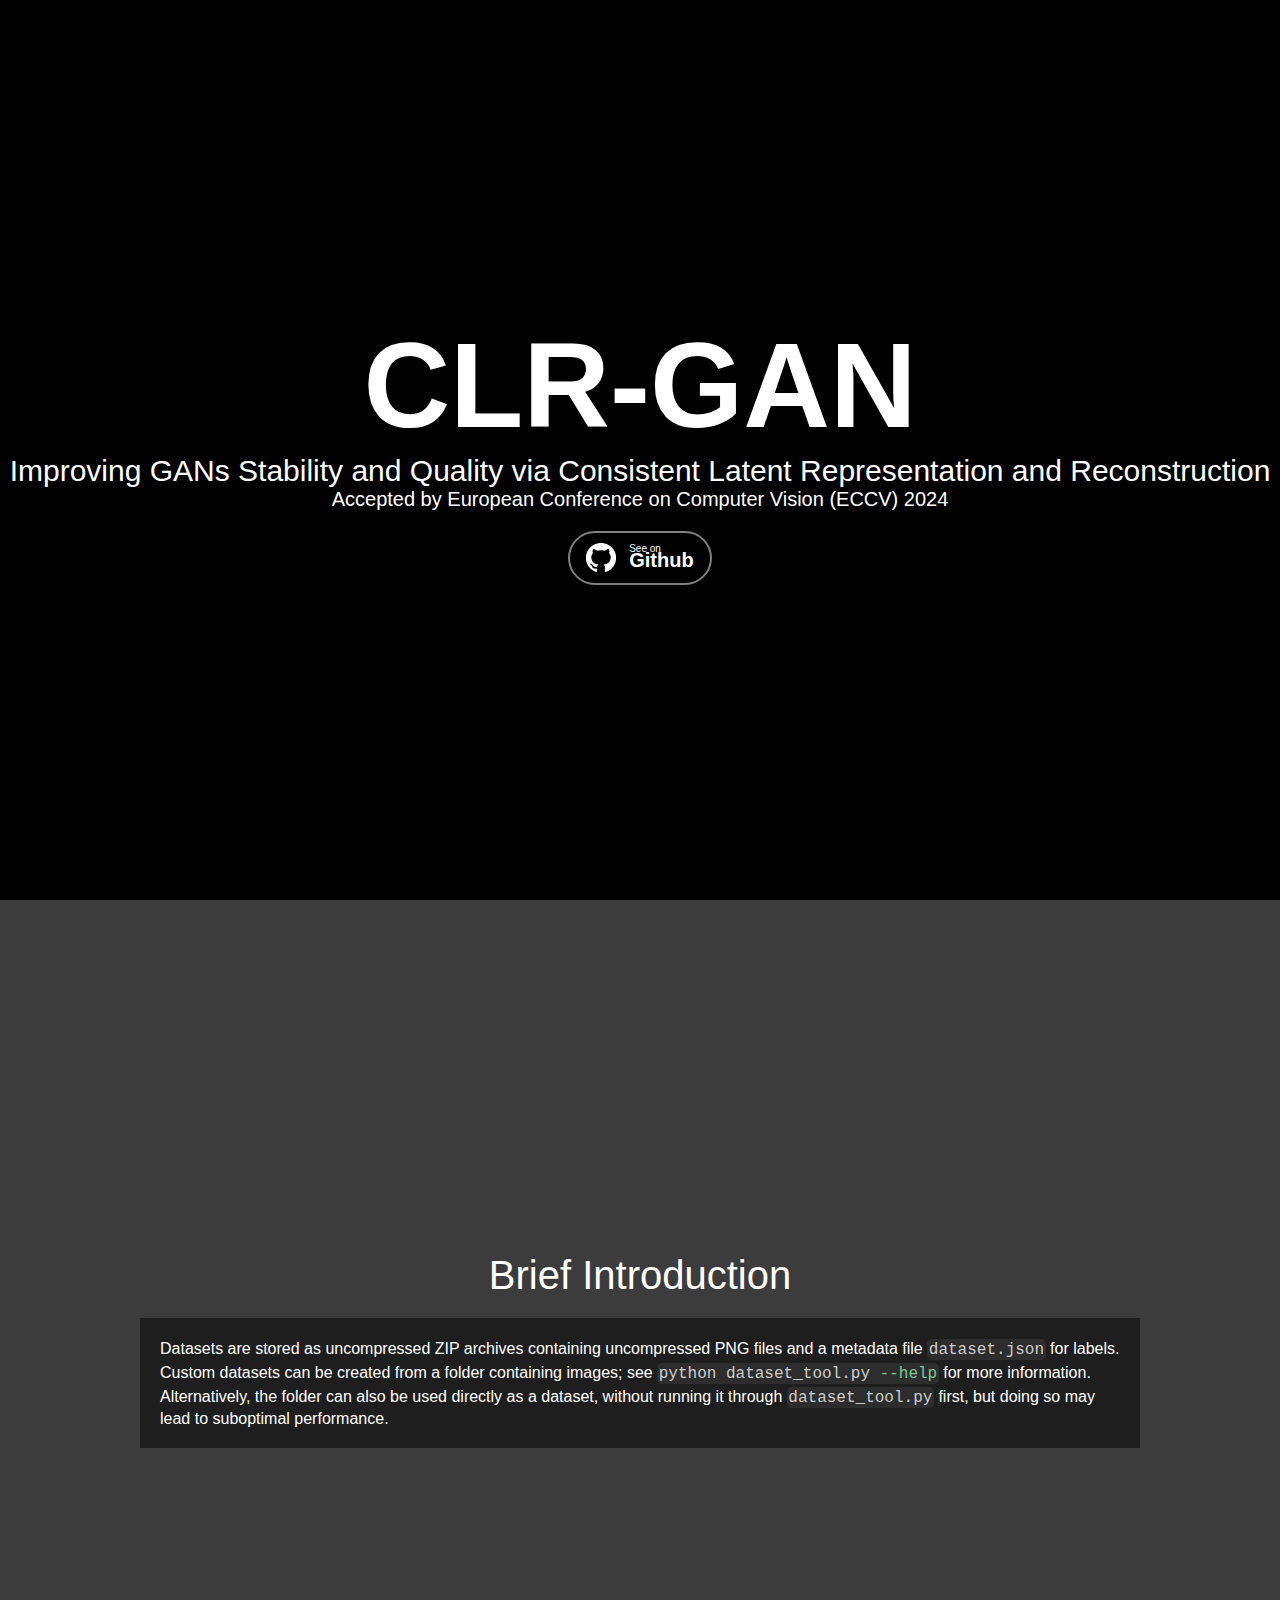
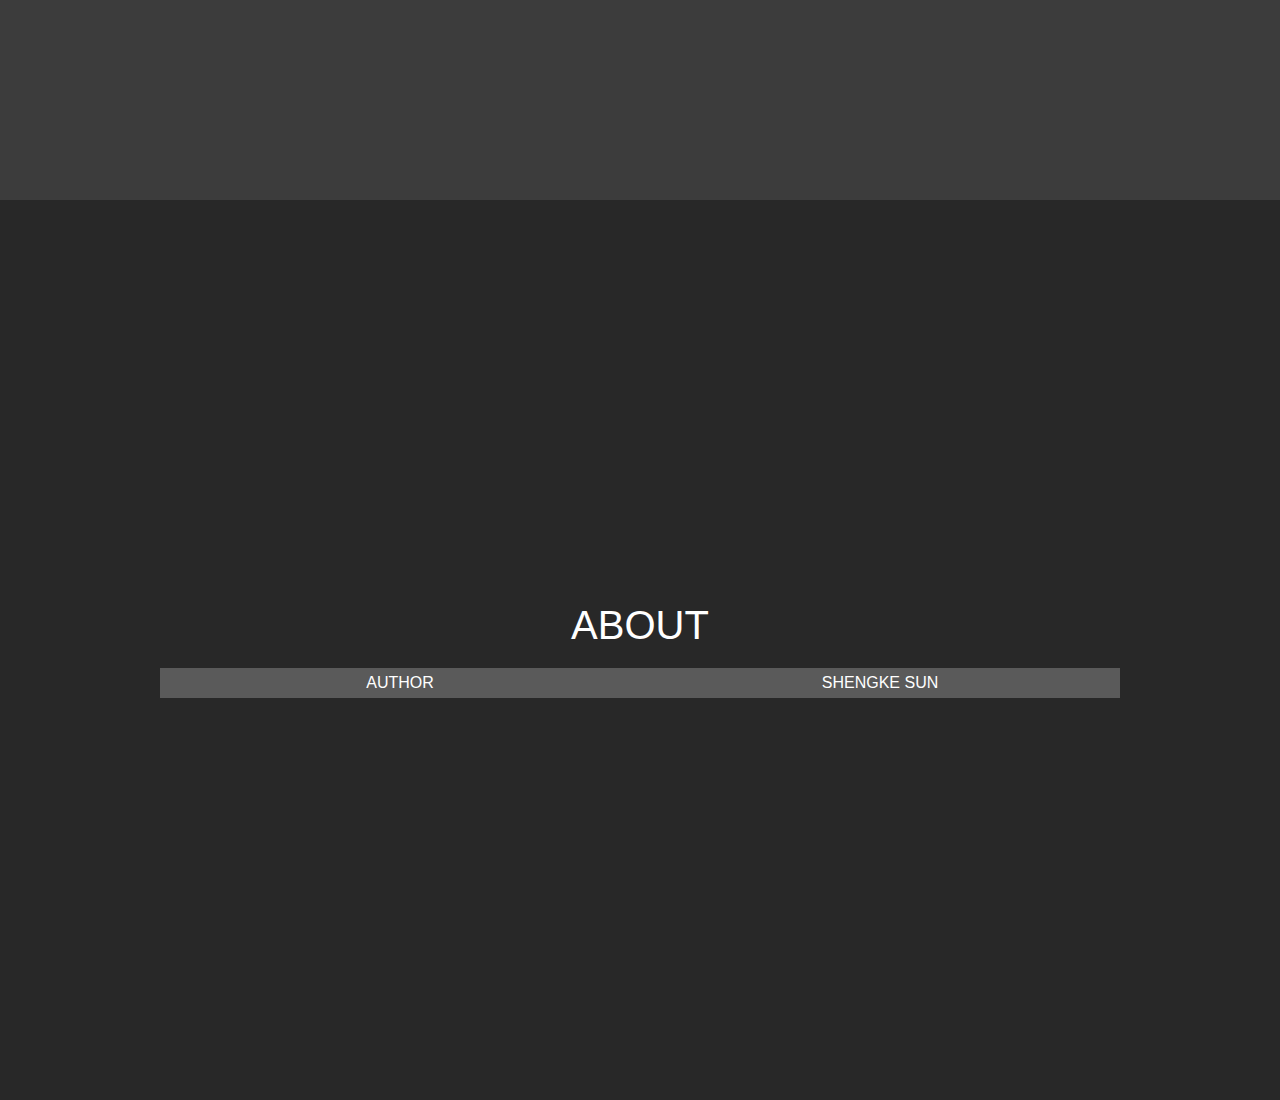
==== web/index.html @ 8784b94c "web page commit" ====
<!DOCTYPE html>
<html lang="en">
  <head>
    <meta charset="UTF-8" />
    <meta name="viewport" content="width=device-width">
    <link rel="stylesheet" type="text/css" href="./css/style.css">
    <link rel="stylesheet" type="text/css" href="./css/prism.css">
    <link rel="stylesheet" type="text/css" href="./iconfont/iconfont.css">
    <link href="https://fonts.loli.net/css2?family=Noto+Serif+SC&display=swap" rel="stylesheet">
    <title>CLR-GAN</title>
  </head>
  <body>
    <div class="c-pages">
        <div class="c-pg c-p1">
            <div class="c-p1-title">CLR-GAN</div>
            <div class="c-p1-abs">Improving GANs Stability and Quality via Consistent Latent Representation and Reconstruction</div>
            <div class="c-p1-acp">Accepted by European Conference on Computer Vision (ECCV) 2024</div>
            <div class="c-p1-btnbox">
                <a class="c-p1-gogh" href="https://github.com/Petecheco/CLR-GAN">
                    <div class="c-p1-gogh-l">
                        <img class="c-p1-gogh-l-img" src="./img/GitHub_Invertocat_Light.png" alt="github-icon">
                    </div>
                    <div class="c-p1-gogh-r">
                        <div class="c-p1-gogh-r-text">See on</div>
                        <div class="c-p1-gogh-r-text-b">Github</div>
                    </div>
                </a>
            </div>
        </div>
        <div class="c-pg c-p2">
            <div class="c-p2-title">Brief Introduction</div>
            <div class="c-p2-info">
                Datasets are stored as uncompressed ZIP archives containing uncompressed PNG files 
                and a metadata file <code class="language-shell">dataset.json</code> for labels. Custom datasets can be created from 
                a folder containing images; see <code class="language-shell">python dataset_tool.py --help</code> for more information. 
                Alternatively, the folder can also be used directly as a dataset, 
                without running it through <code class="language-shell">dataset_tool.py</code> first, but doing so may lead 
                to suboptimal performance.
            </div>
            
        </div>
        <div class="c-pg c-p3">
            <div class="c-p3-title">ABOUT</div>
            <div class="c-p3-ct-box">
                <div class="c-p3-ct-col">
                    <div class="c-p3-ct-row">AUTHOR</div>
                </div>
                <div class="c-p3-ct-col">
                    <div class="c-p3-ct-row">SHENGKE SUN</div>
                </div>
            </div>
        </div>
    </div>
  </body>
  <script src="./js/index.js"></script>
  <script src="./js/prism.js"></script>
  <script src="./iconfont/iconfont.js"></script>
</html>
---- web/css/style.css ----
body {
    margin: 0;
    padding: 0;
    color: white;
    background-color: black;
    overflow: hidden;
    font-family: -apple-system, BlinkMacSystemFont, "Segoe UI", "Noto Sans", Roboto, Oxygen, Cantarell, "Fira Sans", "Liberation Sans", "Droid Sans", Ubuntu, "Helvetica Neue", Helvetica, Arial, sans-serif, "Apple Color Emoji", "Segoe UI Emoji", "Segoe UI Symbol";
}

.c-pg {
    width: 100%;
    height: 100vh;
    display: flex;
    justify-content: center;
    align-items: center;
    flex-direction: column;
}

.c-p1 {
    background-image: url("../img/ColorBalls.gif");
    background-size: cover;
    background-color: rgb(0, 0, 0);
}

.c-p2 {
    background-color: rgb(60, 60, 60);
}

.c-p3 {
    background-color: rgb(40, 40, 40);
}

.c-p4 {
    background-color: rgb(25, 25, 25);
}

.c-p1-title {
    font-size: 120px;
    font-weight: bolder;
}

.c-p1-abs {
    font-size: 30px;
    font-weight: lighter;
}

.c-p1-acp {
    font-size: 20px;
    font-weight: lighter;
}

.c-p1-gogh {
    width: 120px;
    display: flex;
    padding: 10px;
    justify-content: space-around;
    align-items: center;
    border-radius: 100px;
    border: 2px solid gray;
    margin-top: 20px;
    cursor: pointer;
    transition-duration: 0.2s;
    background-color: black;
}

.c-p1-gogh:hover {
    box-shadow: rgba(255, 255, 255, 0.12) 0px 2px 4px 0px, rgba(255, 255, 255, 0.32) 0px 2px 16px 0px;
}

.c-p1-gogh:active {
    transform: scale(0.95);
}

.c-p1-gogh-l {
    pointer-events: none;
    height: 30px;
    width: 30px;
}

.c-p1-gogh-r {
    pointer-events: none;
}

.c-p1-gogh-l-img {
    object-fit: cover;
    width: 100%;
}

.c-p1-gogh-r-text {
    font-size: 10px;
    margin-bottom: -5px;
}

.c-p1-gogh-r-text-b {
    font-size: 20px;
    font-weight: bold;
}

a {
    text-decoration: none;
    color: white;
}

.c-p2-title {
    font-size: 40px;
}

.c-p3-title {
    font-size: 40px;
}

.c-p3-ct-box {
    min-width: 400px;
    max-width: 1200px;
    width: 75%;
    background-color: rgb(90, 90, 90);
    display: flex;
    justify-content: space-between;
    align-items: center;
    margin-top: 20px;
}

.c-p2-info {
    min-width: 400px;
    max-width: 1200px;
    width: 75%;
    background-color: rgb(30, 30, 30);
    padding: 20px;
    margin-top: 20px;
}

.c-p3-ct-col {
    width: 50%;
}

.c-p3-ct-row {
    height: 30px;
    display: flex;
    justify-content: center;
    align-items: center;
}

@media only screen and (max-width: 600px) {
    body {
        overflow: auto;
    }

    .c-p1-title {
        font-size: 40px;
    }

    .c-p1-abs {
        font-size: 16px;
        text-align: center;
    }

    .c-p1-acp {
        font-size: 12px;
        font-weight: lighter;
    }
}
---- web/css/prism.css ----
/* PrismJS 1.29.0
https://prismjs.com/download.html#themes=prism-tomorrow&languages=markup+css+clike+javascript+bash+python */
code[class*=language-],pre[class*=language-]{color:#ccc;background:0 0;font-family:Consolas,Monaco,'Andale Mono','Ubuntu Mono',monospace;font-size:1em;text-align:left;white-space:pre;word-spacing:normal;word-break:normal;word-wrap:normal;line-height:1.5;-moz-tab-size:4;-o-tab-size:4;tab-size:4;-webkit-hyphens:none;-moz-hyphens:none;-ms-hyphens:none;hyphens:none}pre[class*=language-]{padding:1em;margin:.5em 0;overflow:auto}:not(pre)>code[class*=language-],pre[class*=language-]{background:#2d2d2d}:not(pre)>code[class*=language-]{padding:.1em;border-radius:.3em;white-space:normal}.token.block-comment,.token.cdata,.token.comment,.token.doctype,.token.prolog{color:#999}.token.punctuation{color:#ccc}.token.attr-name,.token.deleted,.token.namespace,.token.tag{color:#e2777a}.token.function-name{color:#6196cc}.token.boolean,.token.function,.token.number{color:#f08d49}.token.class-name,.token.constant,.token.property,.token.symbol{color:#f8c555}.token.atrule,.token.builtin,.token.important,.token.keyword,.token.selector{color:#cc99cd}.token.attr-value,.token.char,.token.regex,.token.string,.token.variable{color:#7ec699}.token.entity,.token.operator,.token.url{color:#67cdcc}.token.bold,.token.important{font-weight:700}.token.italic{font-style:italic}.token.entity{cursor:help}.token.inserted{color:green}
---- web/iconfont/iconfont.css ----
@font-face {
  font-family: "iconfont"; /* Project id 4613273 */
  src: url('iconfont.woff2?t=1720418445874') format('woff2'),
       url('iconfont.woff?t=1720418445874') format('woff'),
       url('iconfont.ttf?t=1720418445874') format('truetype');
}

.iconfont {
  font-family: "iconfont" !important;
  font-size: 16px;
  font-style: normal;
  -webkit-font-smoothing: antialiased;
  -moz-osx-font-smoothing: grayscale;
}

.icon-kuaidiyuan:before {
  content: "\e724";
}

.icon-huodong_2:before {
  content: "\e824";
}

.icon-shezhi_2:before {
  content: "\e725";
}

.icon-jiameng_1:before {
  content: "\e825";
}

.icon-jingyin:before {
  content: "\e726";
}

.icon-jindian:before {
  content: "\e826";
}

.icon-lianjie:before {
  content: "\e727";
}

.icon-faxian:before {
  content: "\e827";
}

.icon-pinglun_3:before {
  content: "\e728";
}

.icon-chongzhijilu:before {
  content: "\e828";
}

.icon-gouwu:before {
  content: "\e729";
}

.icon-fenlei_4:before {
  content: "\e829";
}

.icon-naozhong1:before {
  content: "\e72a";
}

.icon-jiameng_2:before {
  content: "\e82a";
}

.icon-tianjia_2:before {
  content: "\e72b";
}

.icon-jiameng:before {
  content: "\e82b";
}

.icon-tixing:before {
  content: "\e72c";
}

.icon-jiezhen:before {
  content: "\e82c";
}

.icon-anquan:before {
  content: "\e72d";
}

.icon-shang2:before {
  content: "\e82d";
}

.icon-yiliao:before {
  content: "\e72e";
}

.icon-you2:before {
  content: "\e82e";
}

.icon-yingpin:before {
  content: "\e72f";
}

.icon-zuo2:before {
  content: "\e82f";
}

.icon-huopinxinxi:before {
  content: "\e730";
}

.icon-xia2:before {
  content: "\e830";
}

.icon-shanchuwenjian:before {
  content: "\e731";
}

.icon-dianzan2:before {
  content: "\e831";
}

.icon-gouwuche:before {
  content: "\e732";
}

.icon-dianzan21:before {
  content: "\e832";
}

.icon-youxi:before {
  content: "\e733";
}

.icon-gouxuan:before {
  content: "\e833";
}

.icon-bianji_5:before {
  content: "\e734";
}

.icon-fuwu3:before {
  content: "\e834";
}

.icon-baocun:before {
  content: "\e735";
}

.icon-fuwu2:before {
  content: "\e835";
}

.icon-tianjiawenjian:before {
  content: "\e736";
}

.icon-qiehuan:before {
  content: "\e836";
}

.icon-yaopin:before {
  content: "\e737";
}

.icon-tuandui2:before {
  content: "\e837";
}

.icon-riqi:before {
  content: "\e738";
}

.icon-wenzhen:before {
  content: "\e838";
}

.icon-butixing:before {
  content: "\e739";
}

.icon-hongbao3:before {
  content: "\e839";
}

.icon-dingdanliebiao:before {
  content: "\e73a";
}

.icon-gongyingshang:before {
  content: "\e83a";
}

.icon-xiangji:before {
  content: "\e73b";
}

.icon-fuwu4:before {
  content: "\e83b";
}

.icon-xuexiao:before {
  content: "\e73c";
}

.icon-gongsijieshao:before {
  content: "\e83c";
}

.icon-bianji_4:before {
  content: "\e73d";
}

.icon-tongzhiguanli:before {
  content: "\e83d";
}

.icon-boda:before {
  content: "\e73e";
}

.icon-xianshi:before {
  content: "\e83e";
}

.icon-gouwudai:before {
  content: "\e73f";
}

.icon-yincang:before {
  content: "\e83f";
}

.icon-zhuanfa_3:before {
  content: "\e740";
}

.icon-tianxie1:before {
  content: "\e840";
}

.icon-yinle:before {
  content: "\e741";
}

.icon-jingli:before {
  content: "\e841";
}

.icon-huodaofukuan:before {
  content: "\e742";
}

.icon-gouwuche3:before {
  content: "\e842";
}

.icon-shangpin:before {
  content: "\e743";
}

.icon-qiehuanyuyan:before {
  content: "\e843";
}

.icon-dianhua:before {
  content: "\e744";
}

.icon-fabu:before {
  content: "\e844";
}

.icon-dangqianweizhi:before {
  content: "\e745";
}

.icon-yaofang:before {
  content: "\e845";
}

.icon-shipin:before {
  content: "\e746";
}

.icon-shouye_8:before {
  content: "\e846";
}

.icon-yuyin:before {
  content: "\e747";
}

.icon-diancifa:before {
  content: "\e847";
}

.icon-wanchengdingdan:before {
  content: "\e748";
}

.icon-xiazai_3:before {
  content: "\e848";
}

.icon-guanbiyuyin:before {
  content: "\e749";
}

.icon-jilu_2:before {
  content: "\e849";
}

.icon-jifen:before {
  content: "\e74a";
}

.icon-yaodian:before {
  content: "\e84a";
}

.icon-wupin:before {
  content: "\e74b";
}

.icon-chongwu:before {
  content: "\e84b";
}

.icon-shequ:before {
  content: "\e74c";
}

.icon-shangpin_2:before {
  content: "\e84c";
}

.icon-gouwu_2:before {
  content: "\e74d";
}

.icon-shouye_7:before {
  content: "\e84d";
}

.icon-guanji:before {
  content: "\e74e";
}

.icon-gouwuche_3:before {
  content: "\e84e";
}

.icon-lianjie_2:before {
  content: "\e74f";
}

.icon-fenlei_5:before {
  content: "\e84f";
}

.icon-dayin_2:before {
  content: "\e750";
}

.icon-wode_4:before {
  content: "\e850";
}

.icon-lajitong:before {
  content: "\e751";
}

.icon-jiesuo:before {
  content: "\e851";
}

.icon-huowu:before {
  content: "\e752";
}

.icon-yuechi:before {
  content: "\e852";
}

.icon-dayin:before {
  content: "\e753";
}

.icon-gouwuche_2-fill:before {
  content: "\e853";
}

.icon-zhibo:before {
  content: "\e754";
}

.icon-shenhe:before {
  content: "\e854";
}

.icon-tianjiawendang:before {
  content: "\e755";
}

.icon-shenhe_2:before {
  content: "\e855";
}

.icon-shanchuwendang:before {
  content: "\e756";
}

.icon-bendiquan:before {
  content: "\e856";
}

.icon-tianjia_3:before {
  content: "\e757";
}

.icon-qushui:before {
  content: "\e857";
}

.icon-shanchu_2:before {
  content: "\e758";
}

.icon-xiaofei:before {
  content: "\e858";
}

.icon-shang:before {
  content: "\e759";
}

.icon-mubiao:before {
  content: "\e859";
}

.icon-fangda:before {
  content: "\e75a";
}

.icon-chuan:before {
  content: "\e85a";
}

.icon-suoxiao:before {
  content: "\e75b";
}

.icon-wode_5:before {
  content: "\e85b";
}

.icon-xia:before {
  content: "\e75c";
}

.icon-pintuan:before {
  content: "\e85c";
}

.icon-zuo:before {
  content: "\e75d";
}

.icon-gouwuche_5:before {
  content: "\e85d";
}

.icon-lianjie1:before {
  content: "\e75e";
}

.icon-shouye_9:before {
  content: "\e85e";
}

.icon-quanping:before {
  content: "\e75f";
}

.icon-dianpu_3:before {
  content: "\e85f";
}

.icon-you:before {
  content: "\e760";
}

.icon-jilu:before {
  content: "\e860";
}

.icon-shuaxin:before {
  content: "\e761";
}

.icon-jiankang:before {
  content: "\e861";
}

.icon-shuaxin_2:before {
  content: "\e762";
}

.icon-gailan:before {
  content: "\e862";
}

.icon-shuaxin_3:before {
  content: "\e763";
}

.icon-fankui_2:before {
  content: "\e863";
}

.icon-jiaoji:before {
  content: "\e764";
}

.icon-anquan_2:before {
  content: "\e864";
}

.icon-jiantou_2:before {
  content: "\e765";
}

.icon-anquan_3:before {
  content: "\e865";
}

.icon-zhongxinshouquan:before {
  content: "\e766";
}

.icon-zhibo_2:before {
  content: "\e866";
}

.icon-shangchuan:before {
  content: "\e767";
}

.icon-dingbu:before {
  content: "\e867";
}

.icon-xiazai:before {
  content: "\e768";
}

.icon-dibu:before {
  content: "\e868";
}

.icon-xiangxia:before {
  content: "\e769";
}

.icon-you_2:before {
  content: "\e869";
}

.icon-zhuanfa_4:before {
  content: "\e76a";
}

.icon-shang_2:before {
  content: "\e86a";
}

.icon-dianzan_2:before {
  content: "\e76b";
}

.icon-zuo_2:before {
  content: "\e86b";
}

.icon-xiazai_2:before {
  content: "\e76c";
}

.icon-xia_2:before {
  content: "\e86c";
}

.icon-dianpu_2:before {
  content: "\e76d";
}

.icon-fenlei_6:before {
  content: "\e86d";
}

.icon-xiangshang:before {
  content: "\e76e";
}

.icon-zhuanfa_5:before {
  content: "\e86e";
}

.icon-faming-2:before {
  content: "\e76f";
}

.icon-gongchang:before {
  content: "\e86f";
}

.icon-Wi-Fi:before {
  content: "\e770";
}

.icon-jianzhu_5:before {
  content: "\e870";
}

.icon-miaosha:before {
  content: "\e771";
}

.icon-jianzhu_4:before {
  content: "\e871";
}

.icon-huizhang:before {
  content: "\e772";
}

.icon-jianzhu_6:before {
  content: "\e872";
}

.icon-dianshi:before {
  content: "\e773";
}

.icon-jianzhu_3:before {
  content: "\e873";
}

.icon-huodong:before {
  content: "\e774";
}

.icon-jiaotang:before {
  content: "\e874";
}

.icon-shenfenzheng:before {
  content: "\e775";
}

.icon-jianzhu_2:before {
  content: "\e875";
}

.icon-remen:before {
  content: "\e776";
}

.icon-bowuguan:before {
  content: "\e876";
}

.icon-touyingyi:before {
  content: "\e777";
}

.icon-chengshi_2:before {
  content: "\e877";
}

.icon-miaobiao:before {
  content: "\e778";
}

.icon-chengshi_3:before {
  content: "\e878";
}

.icon-hongbao:before {
  content: "\e779";
}

.icon-yiyuan:before {
  content: "\e879";
}

.icon-wenzhang_2:before {
  content: "\e77a";
}

.icon-jianzhu:before {
  content: "\e87a";
}

.icon-miaobiao_2:before {
  content: "\e77b";
}

.icon-xuexiao_2:before {
  content: "\e87b";
}

.icon-qianbao_2:before {
  content: "\e77c";
}

.icon-chengshi:before {
  content: "\e87c";
}

.icon-dingshi:before {
  content: "\e77d";
}

.icon-yaodian_2:before {
  content: "\e87d";
}

.icon-fuzhi:before {
  content: "\e77e";
}

.icon-jinianbei:before {
  content: "\e87e";
}

.icon-lanya:before {
  content: "\e77f";
}

.icon-jinianbei_2:before {
  content: "\e87f";
}

.icon-caijian:before {
  content: "\e780";
}

.icon-dianti_4:before {
  content: "\e880";
}

.icon-songhuo:before {
  content: "\e781";
}

.icon-dianti_2:before {
  content: "\e881";
}

.icon-erweima_2:before {
  content: "\e782";
}

.icon-dianti_5:before {
  content: "\e882";
}

.icon-fenxiao:before {
  content: "\e783";
}

.icon-dianti_6:before {
  content: "\e883";
}

.icon-jiandao:before {
  content: "\e784";
}

.icon-dianti:before {
  content: "\e884";
}

.icon-shezhi_3:before {
  content: "\e785";
}

.icon-dianti_3:before {
  content: "\e885";
}

.icon-guanli:before {
  content: "\e786";
}

.icon-shafa:before {
  content: "\e886";
}

.icon-shouye_4:before {
  content: "\e787";
}

.icon-guizi:before {
  content: "\e887";
}

.icon-shuben_2:before {
  content: "\e788";
}

.icon-biangui:before {
  content: "\e888";
}

.icon-dianhua_2:before {
  content: "\e789";
}

.icon-bingxiang:before {
  content: "\e889";
}

.icon-huiyuan_2:before {
  content: "\e78a";
}

.icon-shuangrenchuang:before {
  content: "\e88a";
}

.icon-qifei:before {
  content: "\e78b";
}

.icon-danrenchuang:before {
  content: "\e88b";
}

.icon-shouye_5:before {
  content: "\e78c";
}

.icon-shuangrenchuang_2:before {
  content: "\e88c";
}

.icon-erweima:before {
  content: "\e78d";
}

.icon-danrenchuang_2:before {
  content: "\e88d";
}

.icon-daohang_2:before {
  content: "\e78e";
}

.icon-beizi:before {
  content: "\e88e";
}

.icon-weizhi_2:before {
  content: "\e78f";
}

.icon-chuanglian:before {
  content: "\e88f";
}

.icon-quanzi:before {
  content: "\e790";
}

.icon-chuanglian_2:before {
  content: "\e890";
}

.icon-qifei_2:before {
  content: "\e791";
}

.icon-chuanglian_3:before {
  content: "\e891";
}

.icon-jifen_2:before {
  content: "\e792";
}

.icon-taideng:before {
  content: "\e892";
}

.icon-feiji:before {
  content: "\e793";
}

.icon-taideng_2:before {
  content: "\e893";
}

.icon-zihangche:before {
  content: "\e794";
}

.icon-yijia:before {
  content: "\e894";
}

.icon-qiche1:before {
  content: "\e795";
}

.icon-liangyijia:before {
  content: "\e895";
}

.icon-zhaoche:before {
  content: "\e796";
}

.icon-QQ:before {
  content: "\e896";
}

.icon-gongshi:before {
  content: "\e797";
}

.icon-jisuanqi:before {
  content: "\e897";
}

.icon-lanqiu:before {
  content: "\e798";
}

.icon-jisuanqi_2:before {
  content: "\e898";
}

.icon-jiegou:before {
  content: "\e799";
}

.icon-jisuanqi_3:before {
  content: "\e899";
}

.icon-shouyi:before {
  content: "\e79a";
}

.icon-jisuanqi_4:before {
  content: "\e89a";
}

.icon-qiche_2:before {
  content: "\e79b";
}

.icon-xinpian:before {
  content: "\e89b";
}

.icon-shui:before {
  content: "\e79c";
}

.icon-yanfa:before {
  content: "\e89c";
}

.icon-shezhi_4:before {
  content: "\e79d";
}

.icon-yanjing-fang:before {
  content: "\e79e";
}

.icon-shuaka:before {
  content: "\e79f";
}

.icon-shoushi:before {
  content: "\e7a0";
}

.icon-wenzhang:before {
  content: "\e7a1";
}

.icon-jiayou:before {
  content: "\e7a2";
}

.icon-shoubiao:before {
  content: "\e7a3";
}

.icon-jiqi:before {
  content: "\e7a4";
}

.icon-shuju_2:before {
  content: "\e7a5";
}

.icon-qiandai:before {
  content: "\e7a6";
}

.icon-biaoqing:before {
  content: "\e7a7";
}

.icon-huati:before {
  content: "\e7a8";
}

.icon-jingji:before {
  content: "\e7a9";
}

.icon-yanjing-yuan:before {
  content: "\e7aa";
}

.icon-qushi:before {
  content: "\e7ab";
}

.icon-shangchuan_2:before {
  content: "\e7ac";
}

.icon-shoudiantong:before {
  content: "\e7ad";
}

.icon-kafei:before {
  content: "\e7ae";
}

.icon-canju:before {
  content: "\e7af";
}

.icon-shalou:before {
  content: "\e7b0";
}

.icon-canyin:before {
  content: "\e7b1";
}

.icon-huojian:before {
  content: "\e7b2";
}

.icon-shouyinji:before {
  content: "\e7b3";
}

.icon-guanjun:before {
  content: "\e7b4";
}

.icon-piaoliuping:before {
  content: "\e7b5";
}

.icon-yinle_2:before {
  content: "\e7b6";
}

.icon-mofa:before {
  content: "\e7b7";
}

.icon-wangye:before {
  content: "\e7b8";
}

.icon-xiaochengxu:before {
  content: "\e7b9";
}

.icon-jiangbei:before {
  content: "\e7ba";
}

.icon-maikefeng:before {
  content: "\e7bb";
}

.icon-shexiangtou:before {
  content: "\e7bc";
}

.icon-yue:before {
  content: "\e6bb";
}

.icon-weixin:before {
  content: "\e7bd";
}

.icon-wancheng:before {
  content: "\e6bc";
}

.icon-lanche:before {
  content: "\e7be";
}

.icon-shibai:before {
  content: "\e6bd";
}

.icon-ditie:before {
  content: "\e7bf";
}

.icon-bofang:before {
  content: "\e6be";
}

.icon-lieche:before {
  content: "\e7c0";
}

.icon-pinglun:before {
  content: "\e6bf";
}

.icon-gongjiao:before {
  content: "\e7c1";
}

.icon-huatong:before {
  content: "\e6c0";
}

.icon-guanguangche:before {
  content: "\e7c2";
}

.icon-dianzan:before {
  content: "\e6c1";
}

.icon-zihangche_2:before {
  content: "\e7c3";
}

.icon-fuli:before {
  content: "\e6c2";
}

.icon-che:before {
  content: "\e7c4";
}

.icon-jiudian:before {
  content: "\e6c3";
}

.icon-huoche:before {
  content: "\e7c5";
}

.icon-tupian:before {
  content: "\e6c5";
}

.icon-kuaiting:before {
  content: "\e7c6";
}

.icon-dingwei:before {
  content: "\e6c6";
}

.icon-qiche_3:before {
  content: "\e7c7";
}

.icon-vip:before {
  content: "\e6c8";
}

.icon-motuoche:before {
  content: "\e7c8";
}

.icon-yunduan:before {
  content: "\e6c9";
}

.icon-xiaoche:before {
  content: "\e7c9";
}

.icon-naozhong:before {
  content: "\e6ca";
}

.icon-huojian_2:before {
  content: "\e7ca";
}

.icon-jiaoliu:before {
  content: "\e6cb";
}

.icon-lunchuan:before {
  content: "\e7cb";
}

.icon-shouru:before {
  content: "\e6cc";
}

.icon-feiji_2:before {
  content: "\e7cc";
}

.icon-zhichu:before {
  content: "\e6cd";
}

.icon-wajueji:before {
  content: "\e7cd";
}

.icon-shijian:before {
  content: "\e6ce";
}

.icon-malu:before {
  content: "\e7ce";
}

.icon-paizhao:before {
  content: "\e6cf";
}

.icon-zhishengji:before {
  content: "\e7cf";
}

.icon-qiche:before {
  content: "\e6d0";
}

.icon-fanchuan:before {
  content: "\e7d0";
}

.icon-shuipiao:before {
  content: "\e6d1";
}

.icon-honglvdeng:before {
  content: "\e7d1";
}

.icon-dingyue:before {
  content: "\e6d2";
}

.icon-xinhao:before {
  content: "\e7d2";
}

.icon-kefu_2:before {
  content: "\e6d3";
}

.icon-biaoqing_3:before {
  content: "\e7d3";
}

.icon-tuichudenglu:before {
  content: "\e6d4";
}

.icon-jinzhi:before {
  content: "\e7d4";
}

.icon-pinglun_2:before {
  content: "\e6d5";
}

.icon-biaoqing_2:before {
  content: "\e7d5";
}

.icon-qianbao:before {
  content: "\e6d6";
}

.icon-shuben_3:before {
  content: "\e7d6";
}

.icon-sousuo_2:before {
  content: "\e6d7";
}

.icon-zhiwu:before {
  content: "\e7d7";
}

.icon-kanjia:before {
  content: "\e6d8";
}

.icon-tongzhuangshui:before {
  content: "\e7d8";
}

.icon-jiaojuan:before {
  content: "\e6d9";
}

.icon-quanzi_2:before {
  content: "\e7d9";
}

.icon-kefu:before {
  content: "\e6da";
}

.icon-zhibiao:before {
  content: "\e7da";
}

.icon-bianji_2:before {
  content: "\e6db";
}

.icon-xingqiu:before {
  content: "\e7db";
}

.icon-bianji:before {
  content: "\e6dc";
}

.icon-shuju_3:before {
  content: "\e7dc";
}

.icon-wancheng_2:before {
  content: "\e6dd";
}

.icon-xiangji_2:before {
  content: "\e7dd";
}

.icon-wode:before {
  content: "\e6de";
}

.icon-biji:before {
  content: "\e7de";
}

.icon-biaoqian:before {
  content: "\e6df";
}

.icon-qianbi:before {
  content: "\e7df";
}

.icon-fuwu:before {
  content: "\e6e0";
}

.icon-weixiu_2:before {
  content: "\e7e0";
}

.icon-zhanghao:before {
  content: "\e6e1";
}

.icon-fuzhuang:before {
  content: "\e7e1";
}

.icon-youhuiquan:before {
  content: "\e6e2";
}

.icon-jiqiren:before {
  content: "\e7e2";
}

.icon-dingdan:before {
  content: "\e6e3";
}

.icon-kapianxingshi:before {
  content: "\e7e3";
}

.icon-sousuo:before {
  content: "\e6e4";
}

.icon-shuqian:before {
  content: "\e7e4";
}

.icon-fankui:before {
  content: "\e6e5";
}

.icon-shandian_2:before {
  content: "\e7e5";
}

.icon-wancheng_3:before {
  content: "\e6e6";
}

.icon-jiankong:before {
  content: "\e7e6";
}

.icon-shoucang:before {
  content: "\e6e7";
}

.icon-nv:before {
  content: "\e7e7";
}

.icon-wancheng1:before {
  content: "\e6e8";
}

.icon-nan:before {
  content: "\e7e8";
}

.icon-mima:before {
  content: "\e6e9";
}

.icon-jingbao:before {
  content: "\e7e9";
}

.icon-tianjia:before {
  content: "\e6ea";
}

.icon-wendu:before {
  content: "\e7ea";
}

.icon-chongzhi:before {
  content: "\e6eb";
}

.icon-yinger:before {
  content: "\e7eb";
}

.icon-bangzhu:before {
  content: "\e6ec";
}

.icon-tangguo:before {
  content: "\e7ec";
}

.icon-shibai1:before {
  content: "\e6ed";
}

.icon-shuye:before {
  content: "\e7ed";
}

.icon-tishi:before {
  content: "\e6ee";
}

.icon-zuanshi:before {
  content: "\e7ee";
}

.icon-shanchu:before {
  content: "\e6ef";
}

.icon-wendu_2:before {
  content: "\e7ef";
}

.icon-dengpao:before {
  content: "\e6f0";
}

.icon-shandian:before {
  content: "\e7f0";
}

.icon-bianji_3:before {
  content: "\e6f1";
}

.icon-shuben:before {
  content: "\e7f1";
}

.icon-youhuiquan_2:before {
  content: "\e6f2";
}

.icon-shixian:before {
  content: "\e7f2";
}

.icon-faming:before {
  content: "\e6f3";
}

.icon-shuju2:before {
  content: "\e7f3";
}

.icon-tongji:before {
  content: "\e6f4";
}

.icon-huangguan:before {
  content: "\e7f4";
}

.icon-jiudian_2:before {
  content: "\e6f5";
}

.icon-meishu:before {
  content: "\e7f5";
}

.icon-fenlei:before {
  content: "\e6f6";
}

.icon-gengduo2:before {
  content: "\e7f6";
}

.icon-tuandui:before {
  content: "\e6f7";
}

.icon-yaoqingren2:before {
  content: "\e7f7";
}

.icon-wenjian:before {
  content: "\e6f8";
}

.icon-yaoqingren:before {
  content: "\e7f8";
}

.icon-weixiu:before {
  content: "\e6f9";
}

.icon-tuandui4:before {
  content: "\e7f9";
}

.icon-ziyuan:before {
  content: "\e6fa";
}

.icon-tuandui3:before {
  content: "\e7fa";
}

.icon-shouye:before {
  content: "\e6fb";
}

.icon-wancheng2:before {
  content: "\e7fb";
}

.icon-wenjian_2:before {
  content: "\e6fc";
}

.icon-yushou:before {
  content: "\e7fc";
}

.icon-shezhi:before {
  content: "\e6fd";
}

.icon-shouhuo:before {
  content: "\e7fd";
}

.icon-zhuanfa:before {
  content: "\e6fe";
}

.icon-weixuanzhong2:before {
  content: "\e7fe";
}

.icon-youjian:before {
  content: "\e6ff";
}

.icon-xuanzhong2:before {
  content: "\e7ff";
}

.icon-dingwei1:before {
  content: "\e700";
}

.icon-jian:before {
  content: "\e800";
}

.icon-yinhangka:before {
  content: "\e701";
}

.icon-dui:before {
  content: "\e801";
}

.icon-shouye_3:before {
  content: "\e702";
}

.icon-gengduo:before {
  content: "\e802";
}

.icon-shoucang_2:before {
  content: "\e703";
}

.icon-cuo:before {
  content: "\e803";
}

.icon-shouye_2:before {
  content: "\e704";
}

.icon-gengduo1:before {
  content: "\e804";
}

.icon-geren:before {
  content: "\e705";
}

.icon-menpiao:before {
  content: "\e805";
}

.icon-zhuanfa_2:before {
  content: "\e706";
}

.icon-liebiaoxingshi:before {
  content: "\e806";
}

.icon-weizhi:before {
  content: "\e707";
}

.icon-jia:before {
  content: "\e807";
}

.icon-dianpu:before {
  content: "\e708";
}

.icon-weixuanzhong:before {
  content: "\e808";
}

.icon-saoma:before {
  content: "\e709";
}

.icon-xuanzhong:before {
  content: "\e809";
}

.icon-fenlei_3:before {
  content: "\e70a";
}

.icon-bianqian:before {
  content: "\e80a";
}

.icon-tianjiahaoyou:before {
  content: "\e70b";
}

.icon-gongyi:before {
  content: "\e80b";
}

.icon-fenxiang:before {
  content: "\e70c";
}

.icon-erweima3:before {
  content: "\e80c";
}

.icon-liulan:before {
  content: "\e70d";
}

.icon-erweima2:before {
  content: "\e80d";
}

.icon-bukejian:before {
  content: "\e70e";
}

.icon-shalou3:before {
  content: "\e80e";
}

.icon-wendang:before {
  content: "\e70f";
}

.icon-shalou2:before {
  content: "\e80f";
}

.icon-saoma_2:before {
  content: "\e710";
}

.icon-qingchu2:before {
  content: "\e810";
}

.icon-fenlei_2:before {
  content: "\e711";
}

.icon-buganxingqu:before {
  content: "\e811";
}

.icon-dingyue_2:before {
  content: "\e712";
}

.icon-bianji6:before {
  content: "\e812";
}

.icon-shuju:before {
  content: "\e713";
}

.icon-wenjian3:before {
  content: "\e813";
}

.icon-ziyuan_2:before {
  content: "\e714";
}

.icon-fapiao2:before {
  content: "\e814";
}

.icon-dingyue_3:before {
  content: "\e715";
}

.icon-jiayou2:before {
  content: "\e815";
}

.icon-huiyuan:before {
  content: "\e716";
}

.icon-zhi:before {
  content: "\e816";
}

.icon-tianxie:before {
  content: "\e717";
}

.icon-geren3:before {
  content: "\e817";
}

.icon-gonggao:before {
  content: "\e718";
}

.icon-geren2:before {
  content: "\e818";
}

.icon-wancheng_4:before {
  content: "\e719";
}

.icon-lajitong2:before {
  content: "\e819";
}

.icon-daka:before {
  content: "\e71a";
}

.icon-shebei:before {
  content: "\e81a";
}

.icon-wode_2:before {
  content: "\e71b";
}

.icon-fapiao:before {
  content: "\e81b";
}

.icon-shaixuan_2:before {
  content: "\e71c";
}

.icon-jiandu:before {
  content: "\e81c";
}

.icon-daohang:before {
  content: "\e71d";
}

.icon-falvsusong:before {
  content: "\e81d";
}

.icon-shaixuan:before {
  content: "\e71e";
}

.icon-geren4:before {
  content: "\e81e";
}

.icon-xiaoshou:before {
  content: "\e71f";
}

.icon-falvsusong2:before {
  content: "\e81f";
}

.icon-qingchu:before {
  content: "\e720";
}

.icon-jubao2:before {
  content: "\e820";
}

.icon-rili:before {
  content: "\e721";
}

.icon-jubao:before {
  content: "\e821";
}

.icon-fanhui:before {
  content: "\e722";
}

.icon-huodong_1:before {
  content: "\e822";
}

.icon-tuandui_2:before {
  content: "\e723";
}

.icon-yaopin_1:before {
  content: "\e823";
}
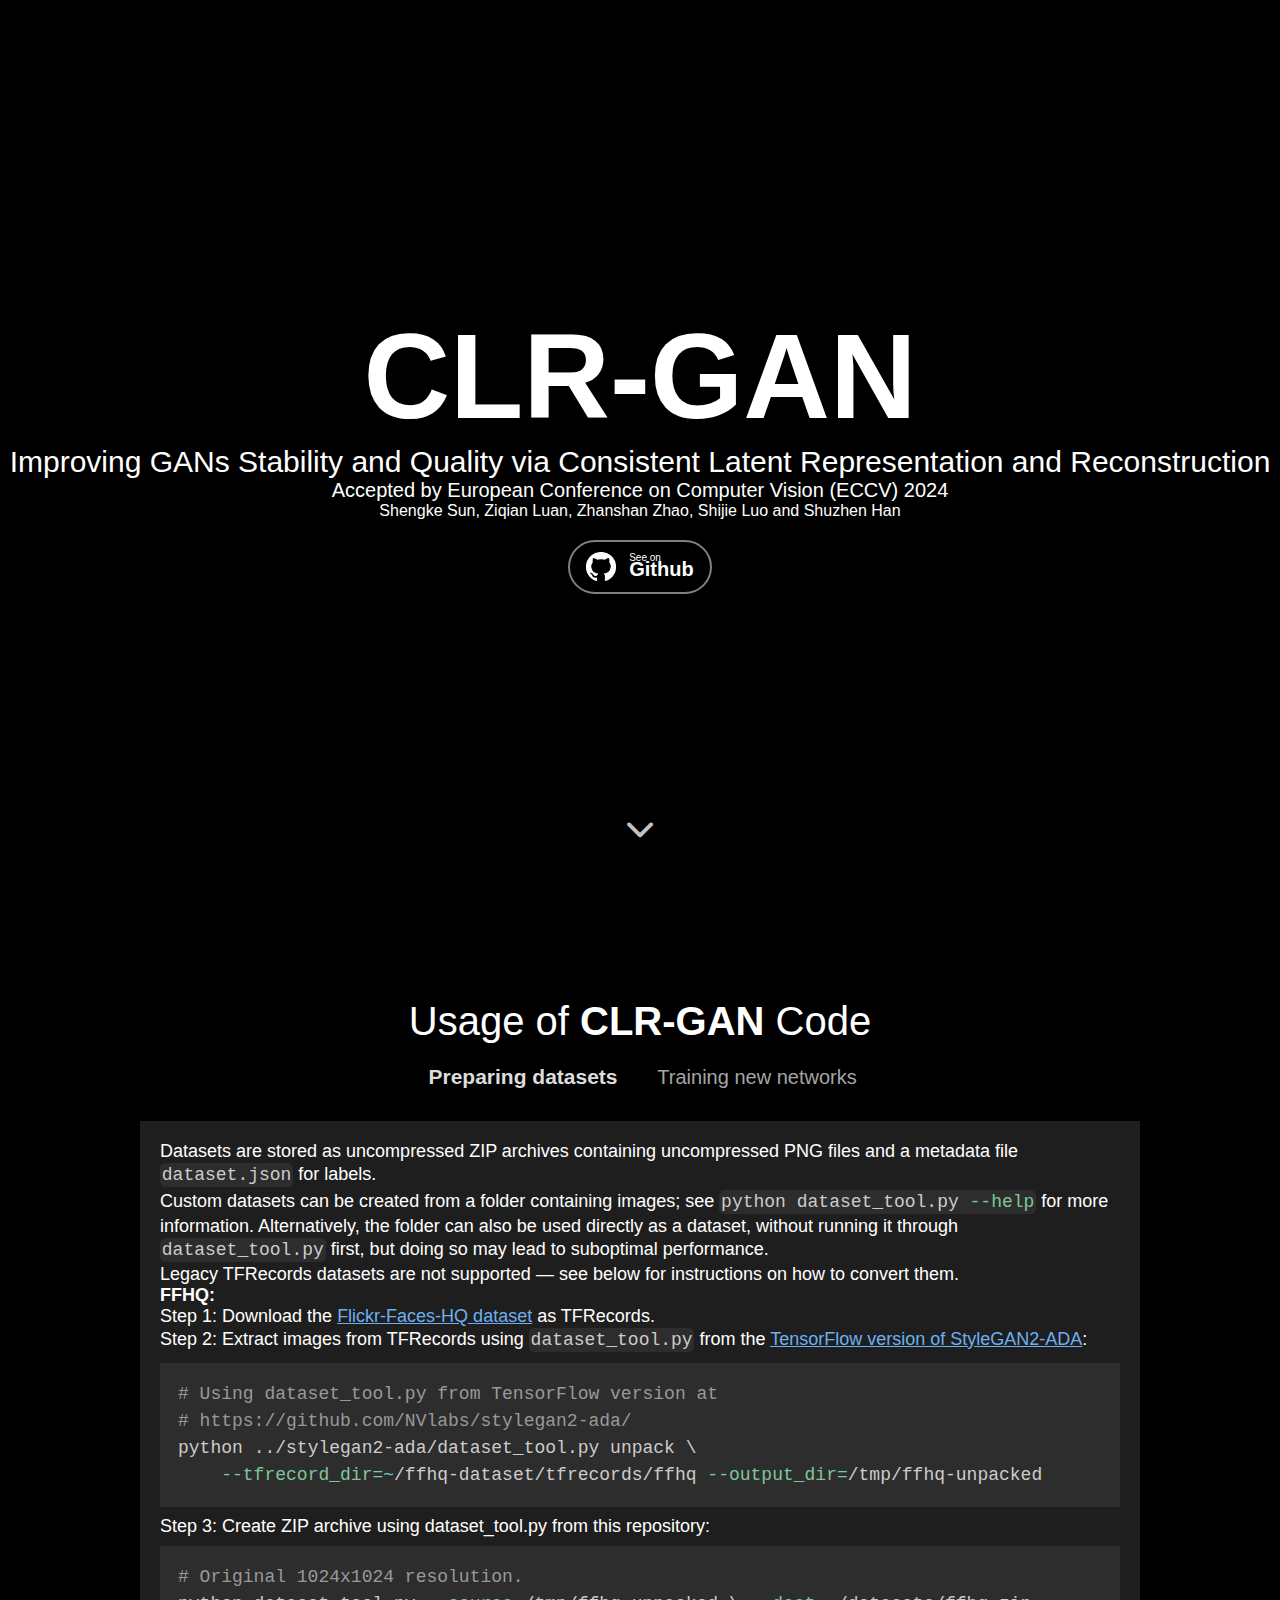
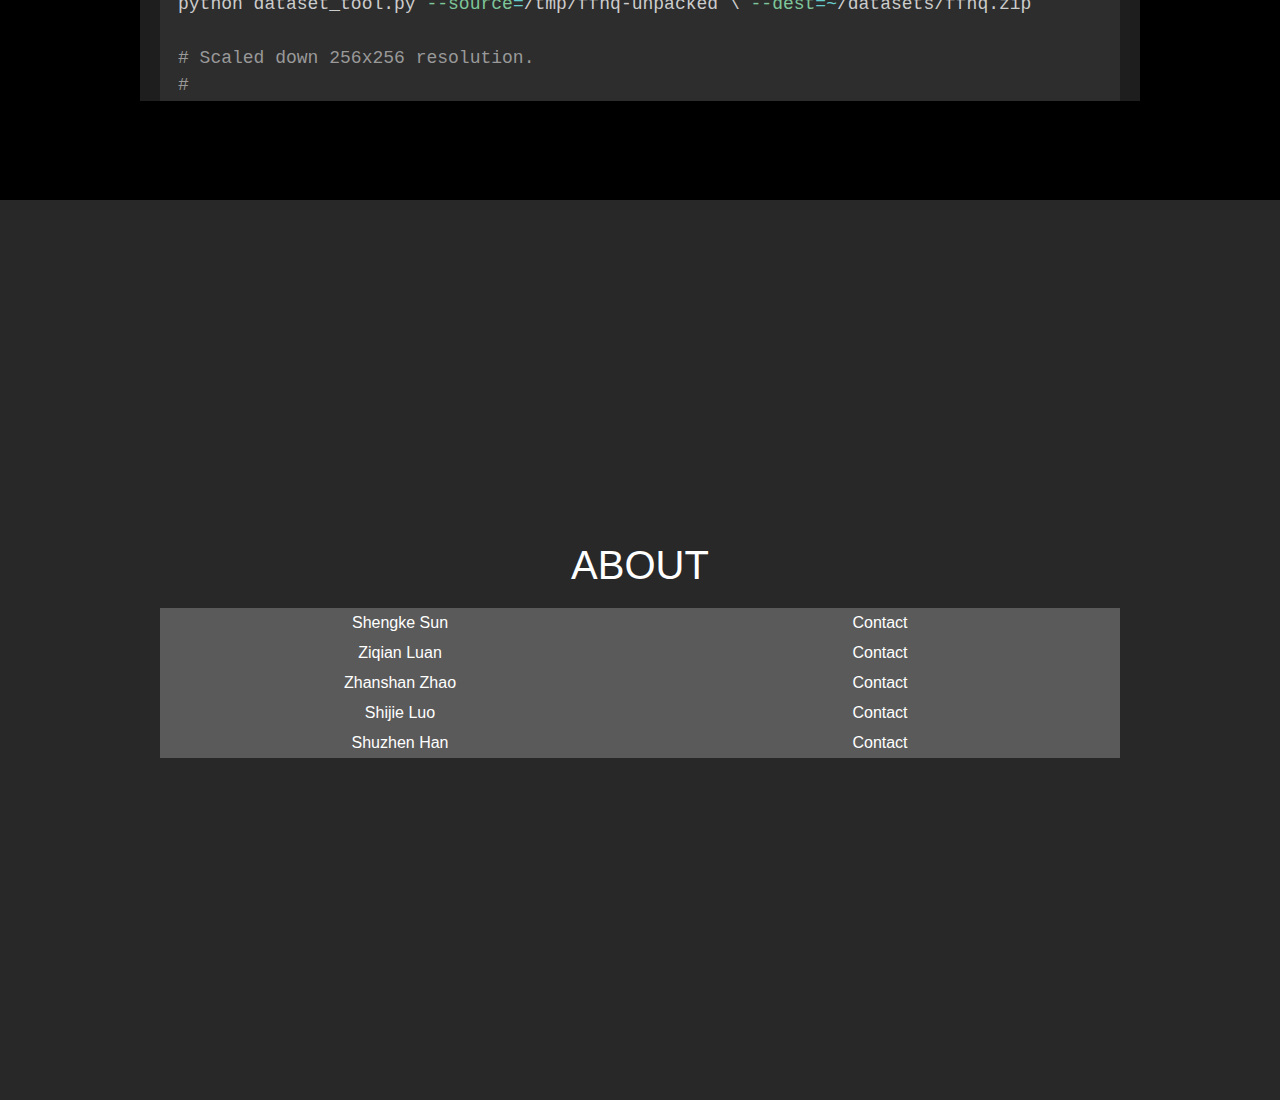
==== commit a824a9e2: "Web V2" ====
--- a/web/index.html
+++ b/web/index.html
@@ -5,8 +5,8 @@
     <meta name="viewport" content="width=device-width">
     <link rel="stylesheet" type="text/css" href="./css/style.css">
     <link rel="stylesheet" type="text/css" href="./css/prism.css">
+    <link rel="stylesheet" type="text/css" href="./css/prism-toolbar.min.css">
     <link rel="stylesheet" type="text/css" href="./iconfont/iconfont.css">
-    <link href="https://fonts.loli.net/css2?family=Noto+Serif+SC&display=swap" rel="stylesheet">
     <title>CLR-GAN</title>
   </head>
   <body>
@@ -15,6 +15,7 @@
             <div class="c-p1-title">CLR-GAN</div>
             <div class="c-p1-abs">Improving GANs Stability and Quality via Consistent Latent Representation and Reconstruction</div>
             <div class="c-p1-acp">Accepted by European Conference on Computer Vision (ECCV) 2024</div>
+            <div class="c-p1-aur">Shengke Sun, Ziqian Luan, Zhanshan Zhao, Shijie Luo and Shuzhen Han</div>
             <div class="c-p1-btnbox">
                 <a class="c-p1-gogh" href="https://github.com/Petecheco/CLR-GAN">
                     <div class="c-p1-gogh-l">
@@ -26,16 +27,118 @@
                     </div>
                 </a>
             </div>
+            <div class="c-p1-scroll">
+                <text class="iconfont c-p1-scroll-arrow">&#xe830;</text>
+            </div>
         </div>
         <div class="c-pg c-p2">
-            <div class="c-p2-title">Brief Introduction</div>
-            <div class="c-p2-info">
+            <div class="c-p2-title">Usage of <span class="strong">CLR-GAN</span> Code</div>
+            <div class="c-p2-choose-box">
+                <div id="c0" class="c-p2-choose-item-choosed">Preparing datasets</div>
+                <div id="c1" class="c-p2-choose-item">Training new networks</div>
+            </div>
+            <div id="cp1" class="c-p2-info">
                 Datasets are stored as uncompressed ZIP archives containing uncompressed PNG files 
-                and a metadata file <code class="language-shell">dataset.json</code> for labels. Custom datasets can be created from 
-                a folder containing images; see <code class="language-shell">python dataset_tool.py --help</code> for more information. 
+                and a metadata file <code class="language-shell">dataset.json</code> for labels. <br>
+                Custom datasets can be created from a folder containing images; 
+                see <code class="language-shell">python dataset_tool.py --help</code> for more information. 
                 Alternatively, the folder can also be used directly as a dataset, 
                 without running it through <code class="language-shell">dataset_tool.py</code> first, but doing so may lead 
-                to suboptimal performance.
+                to suboptimal performance. <br>
+                Legacy TFRecords datasets are not supported — see below for instructions on how to convert them.<br>
+                <span class="strong">FFHQ:</span><br>
+                Step 1: Download the <a class="link" href="https://github.com/NVlabs/ffhq-dataset">Flickr-Faces-HQ dataset</a> as TFRecords. <br>
+                Step 2: Extract images from TFRecords using <code class="language-shell">dataset_tool.py</code> from the <a class="link" href="https://github.com/NVlabs/stylegan2-ada/">TensorFlow version of StyleGAN2-ADA</a>: <br>
+<pre>
+<code class="language-shell toolbar" data-prismjs-copy="Copy Code"># Using dataset_tool.py from TensorFlow version at
+# https://github.com/NVlabs/stylegan2-ada/
+python ../stylegan2-ada/dataset_tool.py unpack \
+    --tfrecord_dir=~/ffhq-dataset/tfrecords/ffhq --output_dir=/tmp/ffhq-unpacked</code>
+</pre>
+                Step 3: Create ZIP archive using dataset_tool.py from this repository:
+<pre>
+<code class="language-shell toolbar" data-prismjs-copy="Copy Code"># Original 1024x1024 resolution.
+python dataset_tool.py --source=/tmp/ffhq-unpacked \ --dest=~/datasets/ffhq.zip
+
+# Scaled down 256x256 resolution.
+#
+# Note: --resize-filter=box is required to reproduce FID scores shown in the
+# paper.  If you don't need to match exactly, it's better to leave this out
+# and default to Lanczos.  See https://github.com/NVlabs/stylegan2-ada-pytorch/issues/283#issuecomment-1731217782
+python dataset_tool.py --source=/tmp/ffhq-unpacked --dest=~/datasets/ffhq256x256.zip \ 
+    --width=256 --height=256 --resize-filter=box</code>
+</pre>
+                <span class="strong">AFHQ:</span> Download the AFHQ dataset and create ZIP archive:<br>
+<pre>
+<code class="language-shell toolbar" data-prismjs-copy="Copy Code">python dataset_tool.py --source=~/downloads/afhq/train/cat --dest=~/datasets/afhqcat.zip
+python dataset_tool.py --source=~/downloads/afhq/train/dog --dest=~/datasets/afhqdog.zip
+python dataset_tool.py --source=~/downloads/afhq/train/wild --dest=~/datasets/afhqwild.zip</code>
+</pre>
+                <span class="strong">LSUN:</span> Download the desired categories from the LSUN project page and convert to ZIP archive:<br>
+<pre>
+<code class="language-shell toolbar" data-prismjs-copy="Copy Code">python dataset_tool.py --source=~/downloads/lsun/raw/cat_lmdb --dest=~/datasets/lsuncat200k.zip \
+    --transform=center-crop --width=256 --height=256 --max_images=200000
+
+python dataset_tool.py --source=~/downloads/lsun/raw/car_lmdb --dest=~/datasets/lsuncar200k.zip \
+    --transform=center-crop-wide --width=512 --height=384 --max_images=200000</code>
+</pre>
+            </div>
+            <div id="c-p2" class="c-p2-info" style="opacity: 0; max-height: 0px; margin: 0px; padding: 0px;">
+                In its most basic form, training new networks boils down to:
+<pre>
+<code class="language-shell toolbar" data-prismjs-copy="Copy Code">python train.py --outdir=~/training-runs --data=~/mydataset.zip --gpus=1 --dry-run
+python train.py --outdir=~/training-runs --data=~/mydataset.zip --gpus=1</code>
+</pre>
+                The first command is optional; it validates the arguments, prints out the training configuration, and exits. 
+                The second command kicks off the actual training. <br>
+                In this example, the results are saved to a newly created directory <code class="language-shell">~/training-runs/&lt;ID&gt;-mydataset-auto1</code>
+                , controlled by <code class="language-shell">--outdir</code>. The training exports network pickles (<code class="language-shell">network-snapshot-&lt;INT&gt;.pkl</code>) 
+                and example images (<code class="language-shell">fakes&lt;INT&gt;.png</code>) at regular intervals 
+                (controlled by <code class="language-shell">--snap</code>). For each pickle, it also evaluates FID (controlled by <code class="language-shell">--metrics</code>) 
+                and logs the resulting scores in <code class="language-shell">metric-fid50k_full.jsonl</code> (as well as TFEvents if TensorBoard is installed).<br>
+                The name of the output directory reflects the training configuration. For example, <code class="language-shell">00000-mydataset-auto1</code> 
+                indicates that the base configuration was <code class="language-shell">auto1</code>, 
+                meaning that the hyperparameters were selected automatically for training on one GPU. 
+                The base configuration is controlled by <code class="language-shell">--cfg</code>:
+            
+                <table class="c-table">
+                    <thead>
+                      <tr>
+                        <th>Base config</th>
+                        <th>Description</th>
+                      </tr>
+                    </thead>
+                    <tbody>
+                      <tr>
+                        <td><code class="language-shell">auto</code> (default)</td>
+                        <td>Automatically select reasonable defaults based on resolution and GPU count. 
+                            Serves as a good starting point for new datasets but does not necessarily lead to optimal results.</td>
+                      </tr>
+                      <tr>
+                        <td><code class="language-shell">paper256</code></td>
+                        <td>Reproduce results for FFHQ and LSUN Church at 256x256 using 1, 2, 4, or 8 GPUs.</td>
+                      </tr>
+                      <tr>
+                        <td><code class="language-shell">paper512</code></td>
+                        <td>Reproduce results for AFHQ-Cat at 512x512 using 1, 2, 4, or 8 GPUs.</td>
+                      </tr>
+                    </tbody>
+                  </table>
+
+                The training configuration can be further customized with additional command line options:<br>
+                <ul>
+                <li><code class="language-shell">--aug=noaug</code> disables ADA.</li>
+                <li><code class="language-shell">--cond=1</code> enables class-conditional training (requires a dataset with labels).</li>
+                <li><code class="language-shell">--mirror=1</code> amplifies the dataset with x-flips. Often beneficial, even with ADA.</li>
+                <li><code class="language-shell">--resume=ffhq1024 --snap=10</code> performs transfer learning from FFHQ trained at 1024x1024.</li>
+                <li><code class="language-shell">--resume=~/training-runs/&lt;NAME&gt;/network-snapshot-&lt;INT&gt;.pkl</code> resumes a previous training run.</li>
+                <li><code class="language-shell">--gamma=10</code> overrides R1 gamma. We recommend trying a couple of different values for each new dataset.</li>
+                <li><code class="language-shell">--aug=ada --target=0.7</code> adjusts ADA target value (default: 0.6).</li>
+                <li><code class="language-shell">--augpipe=blit</code> enables pixel blitting but disables all other augmentations.</li>
+                <li><code class="language-shell">--augpipe=bgcfnc</code> enables all available augmentations (blit, geom, color, filter, noise, cutout).</li>
+                </ul>
+                Please refer to <a class="link" href="https://github.com/Petecheco/CLR-GAN/blob/main/docs/train-help.txt"><code class="language-shell">python train.py --help</code></a> 
+                for the full list.
             </div>
             
         </div>
@@ -43,10 +146,18 @@
             <div class="c-p3-title">ABOUT</div>
             <div class="c-p3-ct-box">
                 <div class="c-p3-ct-col">
-                    <div class="c-p3-ct-row">AUTHOR</div>
+                    <div class="c-p3-ct-row">Shengke Sun</div>
+                    <div class="c-p3-ct-row">Ziqian Luan</div>
+                    <div class="c-p3-ct-row">Zhanshan Zhao</div>
+                    <div class="c-p3-ct-row">Shijie Luo</div>
+                    <div class="c-p3-ct-row">Shuzhen Han</div>
                 </div>
                 <div class="c-p3-ct-col">
-                    <div class="c-p3-ct-row">SHENGKE SUN</div>
+                    <div class="c-p3-ct-row">Contact</div>
+                    <div class="c-p3-ct-row">Contact</div>
+                    <div class="c-p3-ct-row">Contact</div>
+                    <div class="c-p3-ct-row">Contact</div>
+                    <div class="c-p3-ct-row">Contact</div>
                 </div>
             </div>
         </div>
@@ -54,5 +165,7 @@
   </body>
   <script src="./js/index.js"></script>
   <script src="./js/prism.js"></script>
+  <script src="./js/prism-toolbar.min.js"></script>
+  <script src="./js/prism-copy-to-clipboard.min.js"></script>
   <script src="./iconfont/iconfont.js"></script>
 </html>--- a/web/css/style.css
+++ b/web/css/style.css
@@ -2,9 +2,15 @@
     margin: 0;
     padding: 0;
     color: white;
-    background-color: black;
+    background-color: #000000;
+    background-image: url("data:image/svg+xml,%3Csvg xmlns='http://www.w3.org/2000/svg' width='100' height='100' viewBox='0 0 100 100'%3E%3Cg fill-rule='evenodd'%3E%3Cg fill='%23909090' fill-opacity='0.42'%3E%3Cpath opacity='.5' d='M96 [base64] 0v-9h-9v9h9zm-10 0v-9h-9v9h9zm-10 0v-9h-9v9h9zm-10 0v-9h-9v9h9zm-10 0v-9h-9v9h9zm-10 0v-9h-9v9h9zm-10 0v-9h-9v9h9zm-10 0v-9h-9v9h9zm-9-10h9v-9h-9v9zm10 0h9v-9h-9v9zm10 0h9v-9h-9v9zm10 0h9v-9h-9v9zm10 0h9v-9h-9v9zm10 0h9v-9h-9v9zm10 0h9v-9h-9v9zm10 0h9v-9h-9v9zm9-10v-9h-9v9h9zm-10 0v-9h-9v9h9zm-10 0v-9h-9v9h9zm-10 0v-9h-9v9h9zm-10 0v-9h-9v9h9zm-10 0v-9h-9v9h9zm-10 0v-9h-9v9h9zm-10 0v-9h-9v9h9zm-9-10h9v-9h-9v9zm10 0h9v-9h-9v9zm10 0h9v-9h-9v9zm10 0h9v-9h-9v9zm10 0h9v-9h-9v9zm10 0h9v-9h-9v9zm10 0h9v-9h-9v9zm10 0h9v-9h-9v9zm9-10v-9h-9v9h9zm-10 0v-9h-9v9h9zm-10 0v-9h-9v9h9zm-10 0v-9h-9v9h9zm-10 0v-9h-9v9h9zm-10 0v-9h-9v9h9zm-10 0v-9h-9v9h9zm-10 0v-9h-9v9h9zm-9-10h9v-9h-9v9zm10 0h9v-9h-9v9zm10 0h9v-9h-9v9zm10 0h9v-9h-9v9zm10 0h9v-9h-9v9zm10 0h9v-9h-9v9zm10 0h9v-9h-9v9zm10 0h9v-9h-9v9zm9-10v-9h-9v9h9zm-10 0v-9h-9v9h9zm-10 0v-9h-9v9h9zm-10 0v-9h-9v9h9zm-10 0v-9h-9v9h9zm-10 0v-9h-9v9h9zm-10 0v-9h-9v9h9zm-10 0v-9h-9v9h9zm-9-10h9v-9h-9v9zm10 0h9v-9h-9v9zm10 0h9v-9h-9v9zm10 0h9v-9h-9v9zm10 0h9v-9h-9v9zm10 0h9v-9h-9v9zm10 0h9v-9h-9v9zm10 0h9v-9h-9v9z'/%3E%3Cpath d='M6 5V0H5v5H0v1h5v94h1V6h94V5H6z'/%3E%3C/g%3E%3C/g%3E%3C/svg%3E");
+    background-attachment: fixed;
     overflow: hidden;
     font-family: -apple-system, BlinkMacSystemFont, "Segoe UI", "Noto Sans", Roboto, Oxygen, Cantarell, "Fira Sans", "Liberation Sans", "Droid Sans", Ubuntu, "Helvetica Neue", Helvetica, Arial, sans-serif, "Apple Color Emoji", "Segoe UI Emoji", "Segoe UI Symbol";
+}
+
+.strong {
+    font-weight: bolder;
 }
 
 .c-pg {
@@ -23,7 +29,7 @@
 }
 
 .c-p2 {
-    background-color: rgb(60, 60, 60);
+    background-color: transparent;
 }
 
 .c-p3 {
@@ -37,16 +43,25 @@
 .c-p1-title {
     font-size: 120px;
     font-weight: bolder;
+    text-align: center;
 }
 
 .c-p1-abs {
     font-size: 30px;
     font-weight: lighter;
+    text-align: center;
 }
 
 .c-p1-acp {
     font-size: 20px;
     font-weight: lighter;
+    text-align: center;
+}
+
+.c-p1-aur {
+    font-size: 16px;
+    font-weight: lighter;
+    text-align: center;
 }
 
 .c-p1-gogh {
@@ -103,6 +118,7 @@
 
 .c-p2-title {
     font-size: 40px;
+    margin-bottom: 10px;
 }
 
 .c-p3-title {
@@ -121,12 +137,13 @@
 }
 
 .c-p2-info {
-    min-width: 400px;
+    min-width: 300px;
     max-width: 1200px;
     width: 75%;
     background-color: rgb(30, 30, 30);
     padding: 20px;
     margin-top: 20px;
+    font-size: 18px;
 }
 
 .c-p3-ct-col {
@@ -138,6 +155,105 @@
     display: flex;
     justify-content: center;
     align-items: center;
+}
+
+.c-p2-choose-box {
+    display: flex;
+    align-items: center;
+    justify-content: center;
+}
+
+.c-p2-choose-item {
+    width: 220px;
+    text-align: center;
+    font-size: 20px;
+    padding-top: 5px;
+    padding-bottom: 5px;
+    border-radius: 100px;
+    border: 2px solid transparent;
+    margin: 5px;
+    cursor: pointer;
+    transition: border 0s, transform 0.4s, color 0.2s, font-weight 0.2s;
+    color: rgb(165, 165, 165);
+}
+
+.c-p2-choose-item:hover {
+    border: 2px solid rgb(205, 205, 205);
+    transform: scale(1.05);
+    color: rgb(205, 205, 205);
+}
+
+.c-p2-choose-item:active {
+    transform: scale(1.0);
+}
+
+.c-p2-choose-item-choosed {
+    width: 220px;
+    text-align: center;
+    font-size: 20px;
+    padding-top: 5px;
+    padding-bottom: 5px;
+    border-radius: 100px;
+    border: 2px solid transparent;
+    margin: 5px;
+    cursor: pointer;
+    transition: border 0s, transform 0.4s, color 0.2s, font-weight 0.2s;
+    color: rgb(220, 220, 220);
+    transform: scale(1.05);
+    font-weight: 600;
+}
+
+.c-p2-choose-item-choosed:hover {
+    border: 2px solid rgb(205, 205, 205);
+}
+
+.link {
+    text-decoration: underline;
+    color: #6eaff0;
+    cursor: pointer;
+}
+
+.c-p2-info {
+    max-height: 60vh;
+    overflow: auto;
+    transition-duration: 0.4s;
+}
+
+.c-table {
+    width: 100%;
+    text-align: left;
+    background-color: #2d2d2d;
+    box-sizing: border-box;
+    padding: 10px;
+    margin-top: 10px;
+    margin-bottom: 10px;
+}
+
+@keyframes arrowNoti {
+    25% {
+        transform: translateX(-50%) translateY(0px);
+    }
+    50% {
+        transform: translateX(-50%) translateY(10px);
+    }
+    75% {
+        transform: translateX(-50%) translateY(0px);
+    }
+}
+
+.c-p1-scroll {
+    animation: arrowNoti 1s infinite;
+    position: absolute;
+    left: 50%;
+    bottom: 50px;
+    width: 50px;
+    text-align: center;
+    transform: translateX(-50%);
+}
+
+.c-p1-scroll-arrow {
+    font-size: 40px !important;
+    color: #c2c2c2;
 }
 
 @media only screen and (max-width: 600px) {
@@ -154,8 +270,33 @@
         text-align: center;
     }
 
+    .c-p1-aur {
+        font-size: 12px;
+    }
+
     .c-p1-acp {
         font-size: 12px;
         font-weight: lighter;
     }
+
+    .c-p2-title {
+        font-size: 30px;
+        margin-bottom: 10px;
+    }
+
+    .c-p2-choose-item-choosed, .c-p2-choose-item {
+        font-size: 14px;
+        width: 150px;
+    }
+
+    .c-p2-info {
+        font-size: 14px;
+    }
+    
+}
+
+@media (pointer: coarse) {
+    body {
+        overflow: auto;
+    }
 }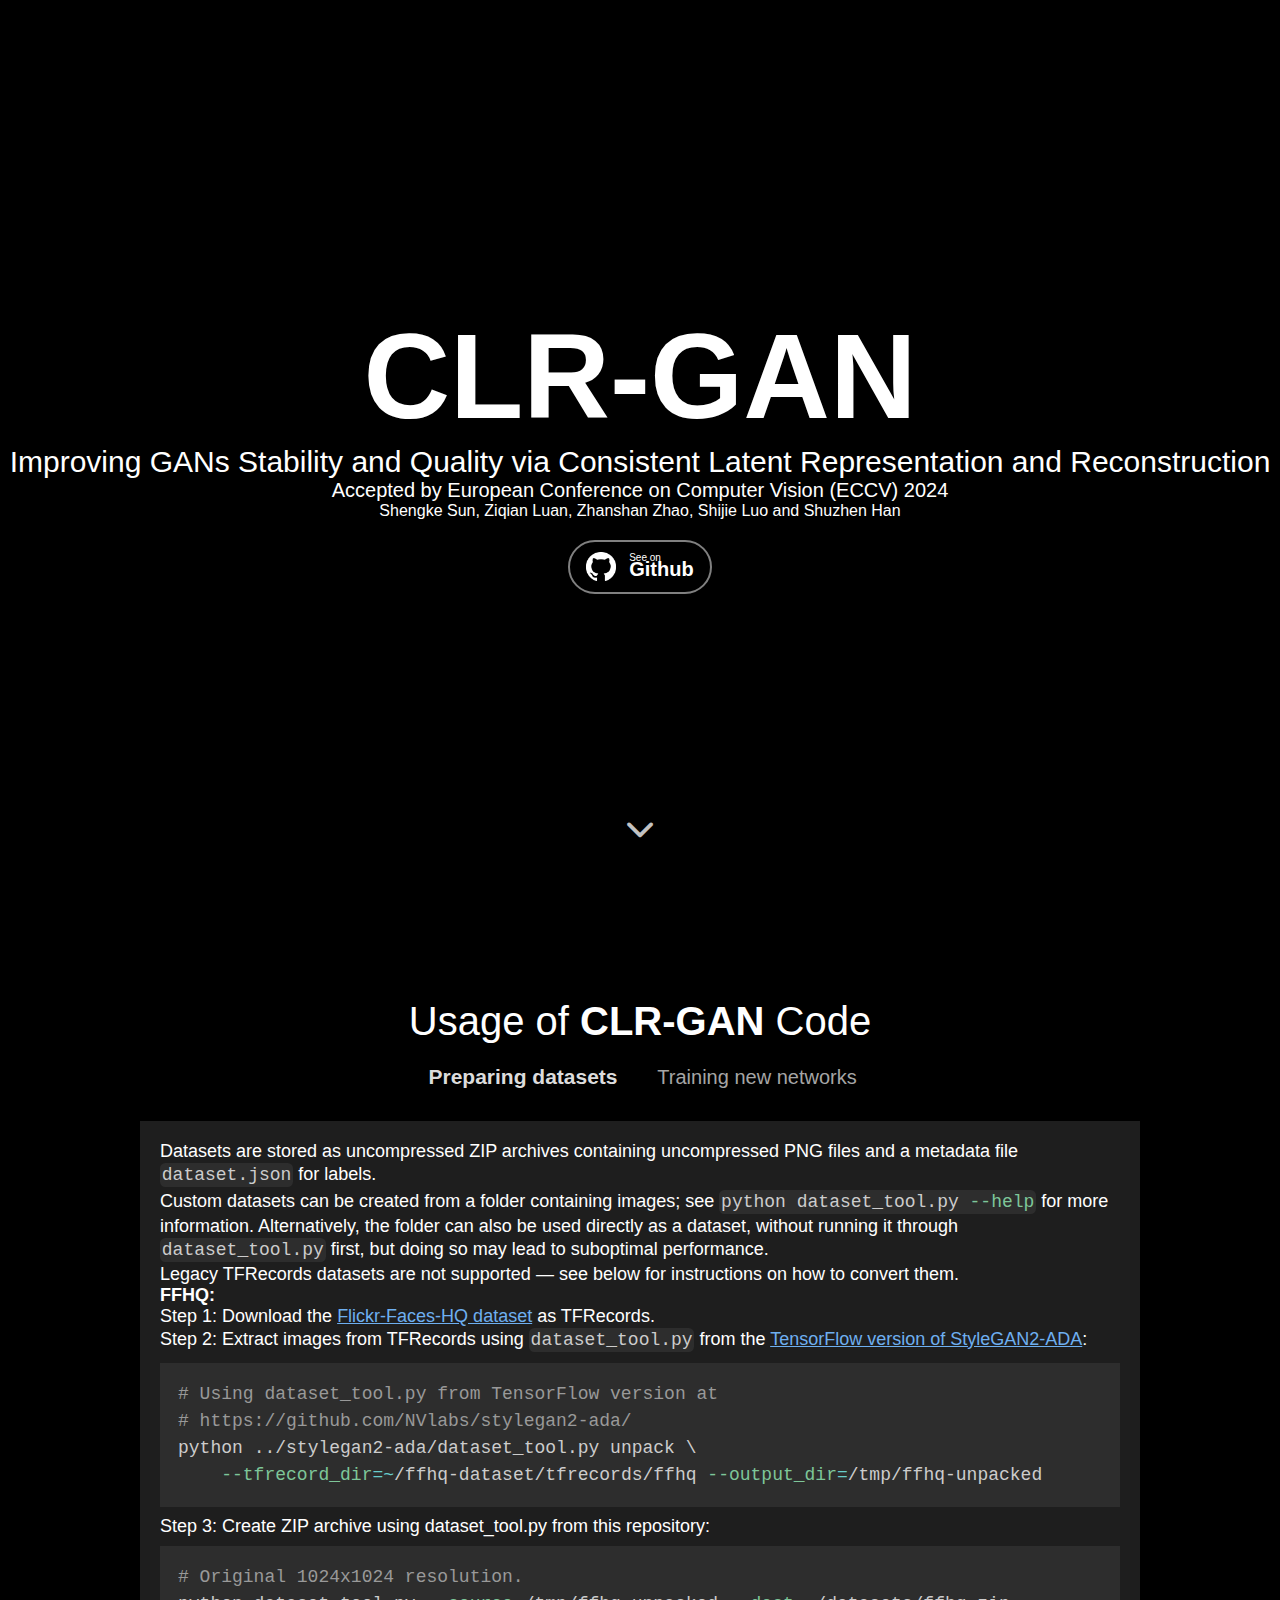
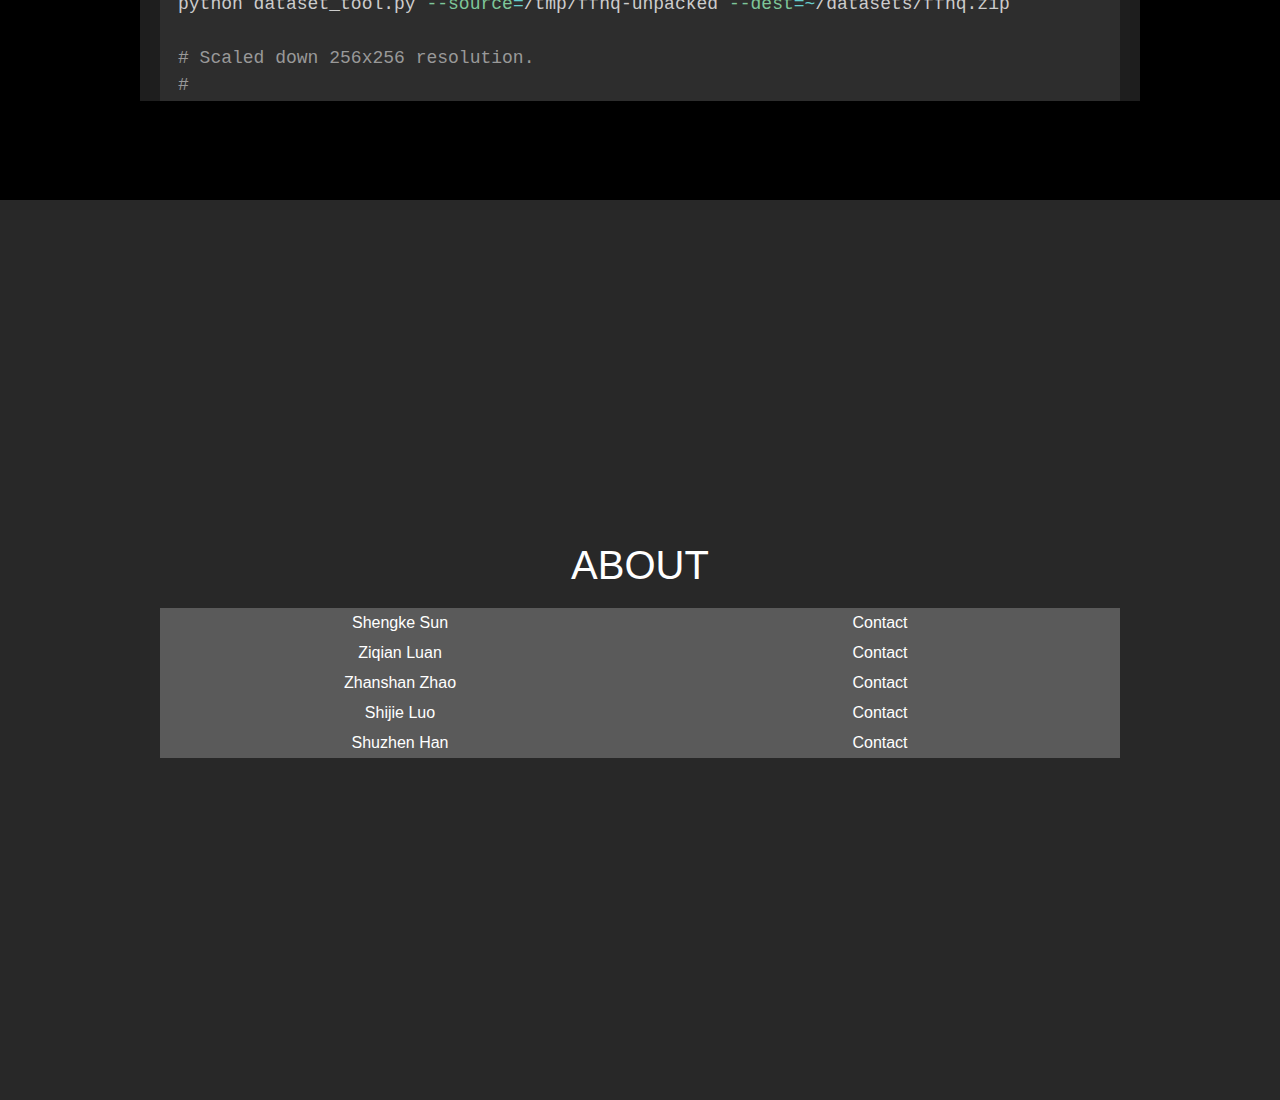
==== commit aafef0e5: "Update index.html" ====
--- a/web/index.html
+++ b/web/index.html
@@ -58,7 +58,7 @@
                 Step 3: Create ZIP archive using dataset_tool.py from this repository:
 <pre>
 <code class="language-shell toolbar" data-prismjs-copy="Copy Code"># Original 1024x1024 resolution.
-python dataset_tool.py --source=/tmp/ffhq-unpacked \ --dest=~/datasets/ffhq.zip
+python dataset_tool.py --source=/tmp/ffhq-unpacked --dest=~/datasets/ffhq.zip
 
 # Scaled down 256x256 resolution.
 #
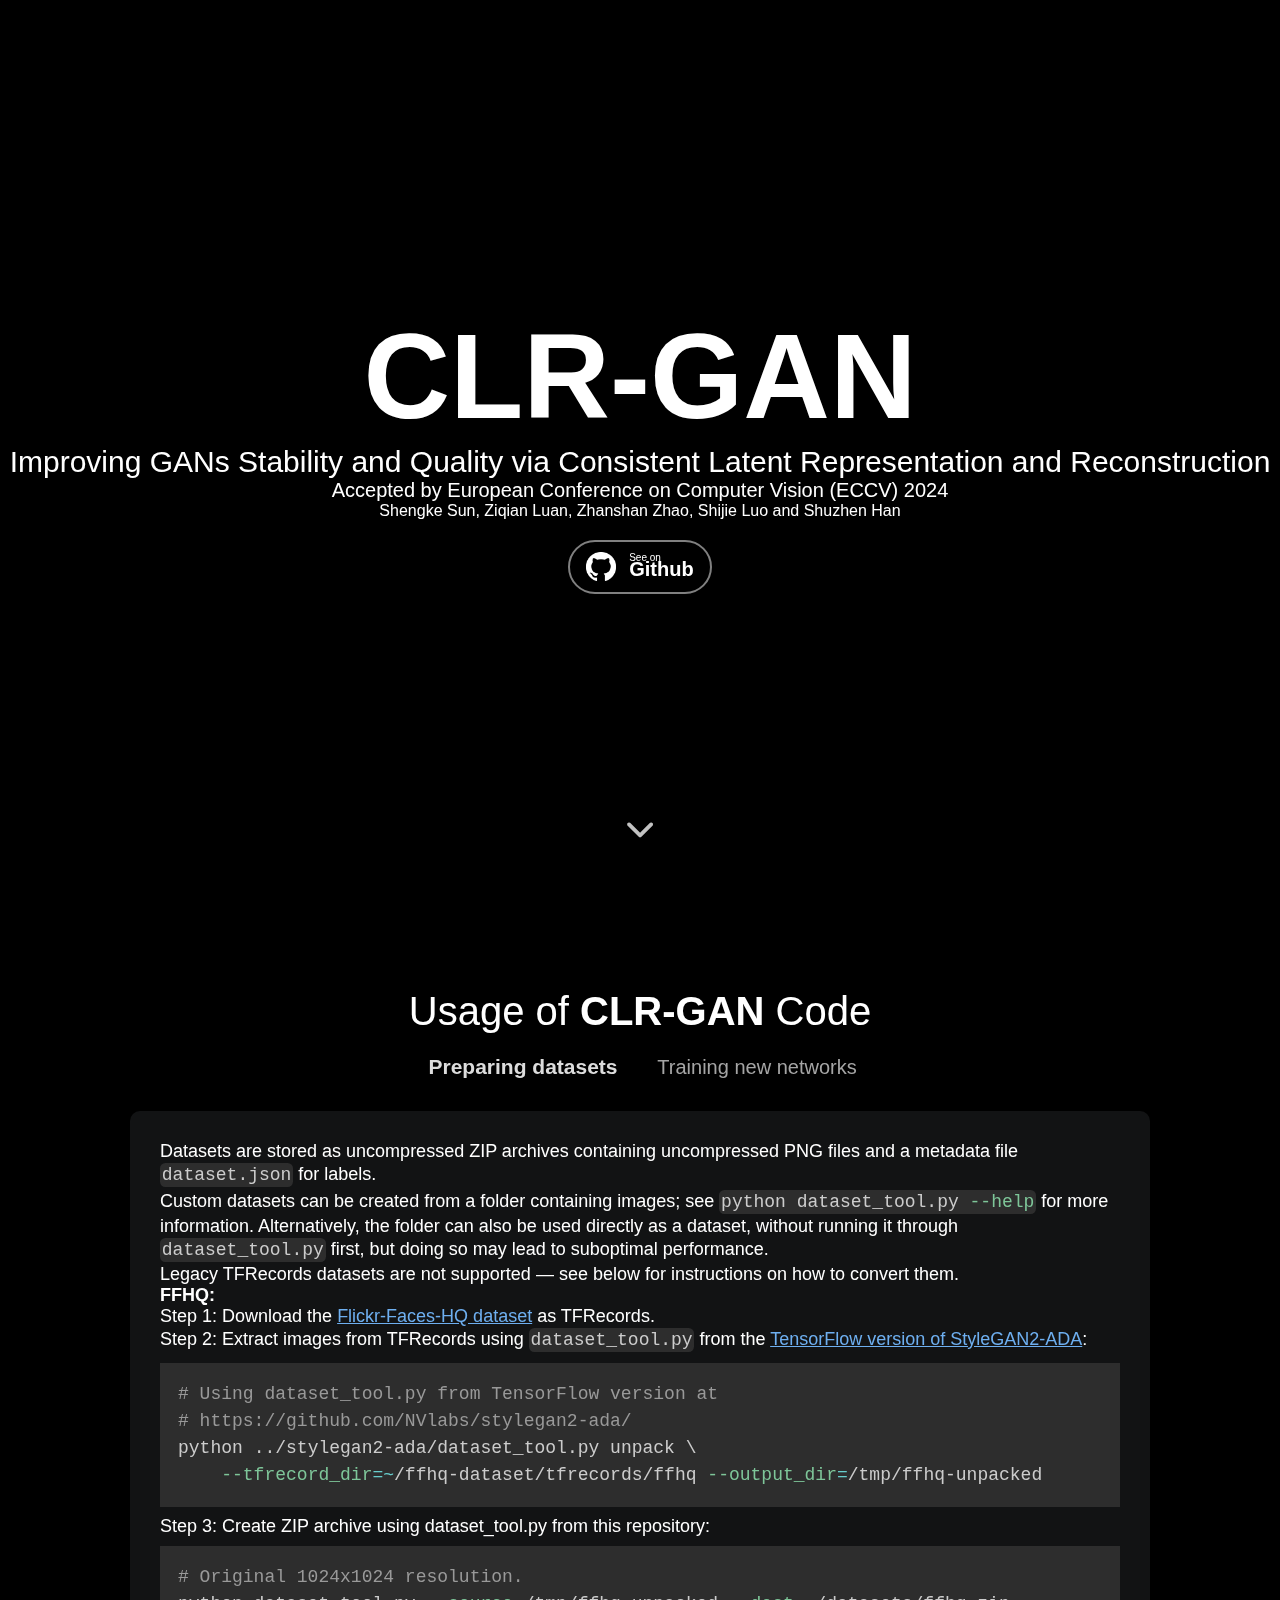
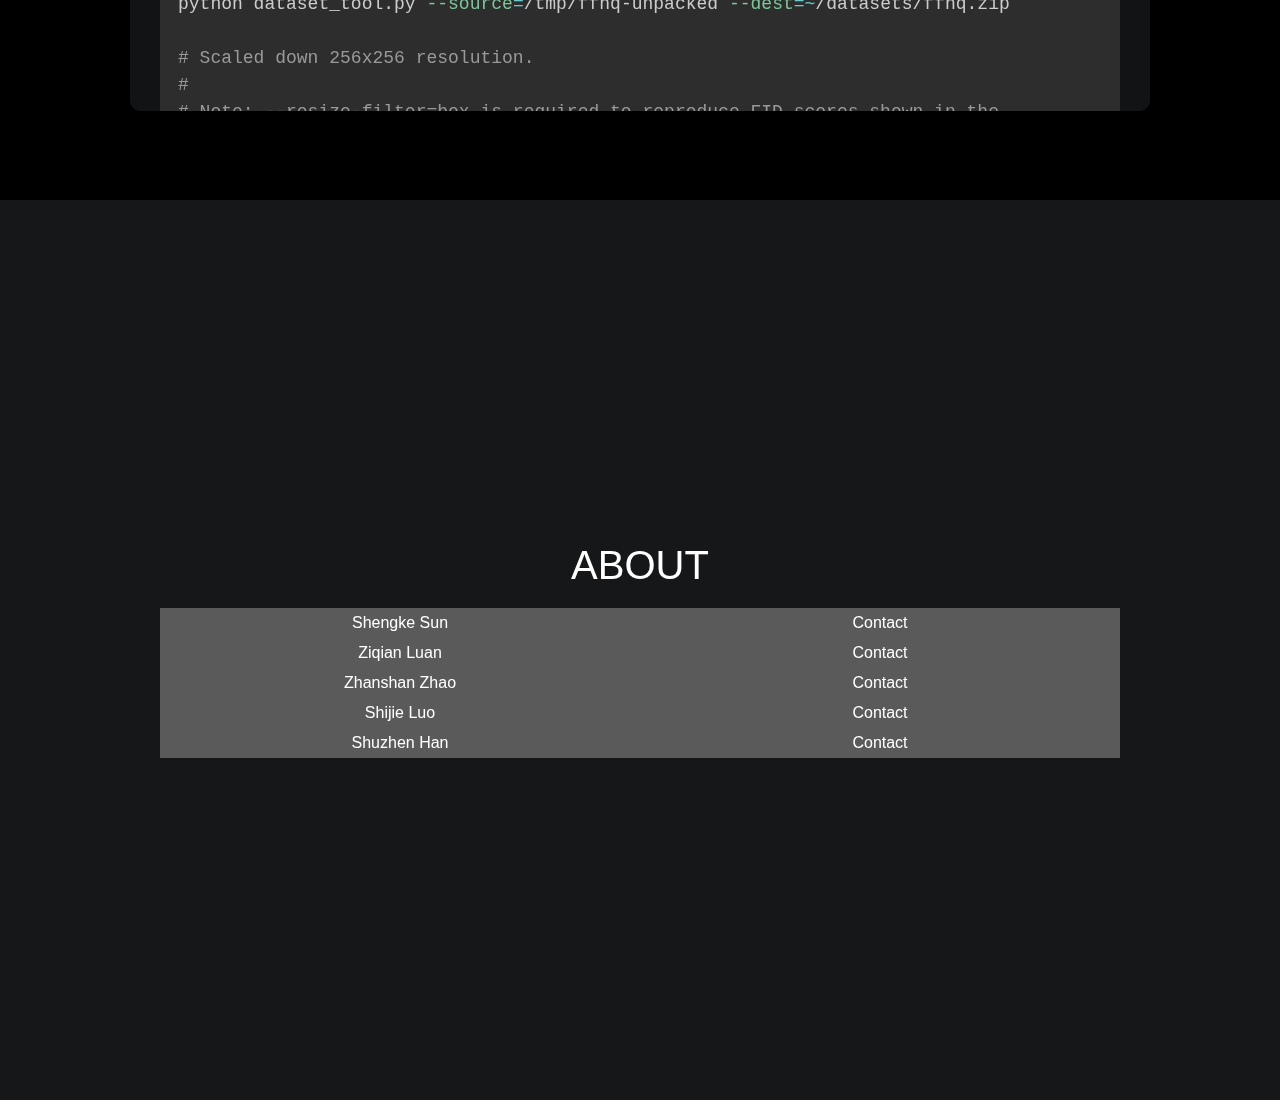
==== commit 25c12c5d: "Web Update" ====
--- a/web/index.html
+++ b/web/index.html
@@ -83,7 +83,7 @@
     --transform=center-crop-wide --width=512 --height=384 --max_images=200000</code>
 </pre>
             </div>
-            <div id="c-p2" class="c-p2-info" style="opacity: 0; max-height: 0px; margin: 0px; padding: 0px;">
+            <div id="c-p2" class="c-p2-info" style="opacity: 0; max-height: 0px; margin: 0px; padding: 0px; filter: saturate(180%) blur(20px);">
                 In its most basic form, training new networks boils down to:
 <pre>
 <code class="language-shell toolbar" data-prismjs-copy="Copy Code">python train.py --outdir=~/training-runs --data=~/mydataset.zip --gpus=1 --dry-run
--- a/web/css/style.css
+++ b/web/css/style.css
@@ -3,7 +3,8 @@
     padding: 0;
     color: white;
     background-color: #000000;
-    background-image: url("data:image/svg+xml,%3Csvg xmlns='http://www.w3.org/2000/svg' width='100' height='100' viewBox='0 0 100 100'%3E%3Cg fill-rule='evenodd'%3E%3Cg fill='%23909090' fill-opacity='0.42'%3E%3Cpath opacity='.5' d='M96 [base64] 0v-9h-9v9h9zm-10 0v-9h-9v9h9zm-10 0v-9h-9v9h9zm-10 0v-9h-9v9h9zm-10 0v-9h-9v9h9zm-10 0v-9h-9v9h9zm-10 0v-9h-9v9h9zm-10 0v-9h-9v9h9zm-9-10h9v-9h-9v9zm10 0h9v-9h-9v9zm10 0h9v-9h-9v9zm10 0h9v-9h-9v9zm10 0h9v-9h-9v9zm10 0h9v-9h-9v9zm10 0h9v-9h-9v9zm10 0h9v-9h-9v9zm9-10v-9h-9v9h9zm-10 0v-9h-9v9h9zm-10 0v-9h-9v9h9zm-10 0v-9h-9v9h9zm-10 0v-9h-9v9h9zm-10 0v-9h-9v9h9zm-10 0v-9h-9v9h9zm-10 0v-9h-9v9h9zm-9-10h9v-9h-9v9zm10 0h9v-9h-9v9zm10 0h9v-9h-9v9zm10 0h9v-9h-9v9zm10 0h9v-9h-9v9zm10 0h9v-9h-9v9zm10 0h9v-9h-9v9zm10 0h9v-9h-9v9zm9-10v-9h-9v9h9zm-10 0v-9h-9v9h9zm-10 0v-9h-9v9h9zm-10 0v-9h-9v9h9zm-10 0v-9h-9v9h9zm-10 0v-9h-9v9h9zm-10 0v-9h-9v9h9zm-10 0v-9h-9v9h9zm-9-10h9v-9h-9v9zm10 0h9v-9h-9v9zm10 0h9v-9h-9v9zm10 0h9v-9h-9v9zm10 0h9v-9h-9v9zm10 0h9v-9h-9v9zm10 0h9v-9h-9v9zm10 0h9v-9h-9v9zm9-10v-9h-9v9h9zm-10 0v-9h-9v9h9zm-10 0v-9h-9v9h9zm-10 0v-9h-9v9h9zm-10 0v-9h-9v9h9zm-10 0v-9h-9v9h9zm-10 0v-9h-9v9h9zm-10 0v-9h-9v9h9zm-9-10h9v-9h-9v9zm10 0h9v-9h-9v9zm10 0h9v-9h-9v9zm10 0h9v-9h-9v9zm10 0h9v-9h-9v9zm10 0h9v-9h-9v9zm10 0h9v-9h-9v9zm10 0h9v-9h-9v9z'/%3E%3Cpath d='M6 5V0H5v5H0v1h5v94h1V6h94V5H6z'/%3E%3C/g%3E%3C/g%3E%3C/svg%3E");
+    background-image: url("../img/frequency-wave-7776034.jpg");
+    background-size: cover;
     background-attachment: fixed;
     overflow: hidden;
     font-family: -apple-system, BlinkMacSystemFont, "Segoe UI", "Noto Sans", Roboto, Oxygen, Cantarell, "Fira Sans", "Liberation Sans", "Droid Sans", Ubuntu, "Helvetica Neue", Helvetica, Arial, sans-serif, "Apple Color Emoji", "Segoe UI Emoji", "Segoe UI Symbol";
@@ -29,11 +30,12 @@
 }
 
 .c-p2 {
-    background-color: transparent;
+    background-color: rgba(0, 0, 0, 0.4);
 }
 
 .c-p3 {
-    background-color: rgb(40, 40, 40);
+    background-color: rgba(24, 26, 27, 0.9);
+    backdrop-filter: saturate(180%) blur(20px);
 }
 
 .c-p4 {
@@ -140,11 +142,19 @@
     min-width: 300px;
     max-width: 1200px;
     width: 75%;
-    background-color: rgb(30, 30, 30);
-    padding: 20px;
+    background-color: rgba(24, 26, 27, 0.75);
+    backdrop-filter: saturate(180%) blur(20px);
+    padding: 30px;
     margin-top: 20px;
     font-size: 18px;
-}
+    max-height: 60vh;
+    overflow: auto;
+    transition-duration: 0.4s;
+    border-radius: 10px;
+    scrollbar-width: none;
+}
+
+::-webkit-scrollbar { width: none; }
 
 .c-p3-ct-col {
     width: 50%;
@@ -213,12 +223,6 @@
     cursor: pointer;
 }
 
-.c-p2-info {
-    max-height: 60vh;
-    overflow: auto;
-    transition-duration: 0.4s;
-}
-
 .c-table {
     width: 100%;
     text-align: left;
@@ -292,6 +296,8 @@
     .c-p2-info {
         font-size: 14px;
     }
+
+    ::-webkit-scrollbar { width: auto; }
     
 }
 
@@ -299,4 +305,6 @@
     body {
         overflow: auto;
     }
+    
+    ::-webkit-scrollbar { width: auto; }
 }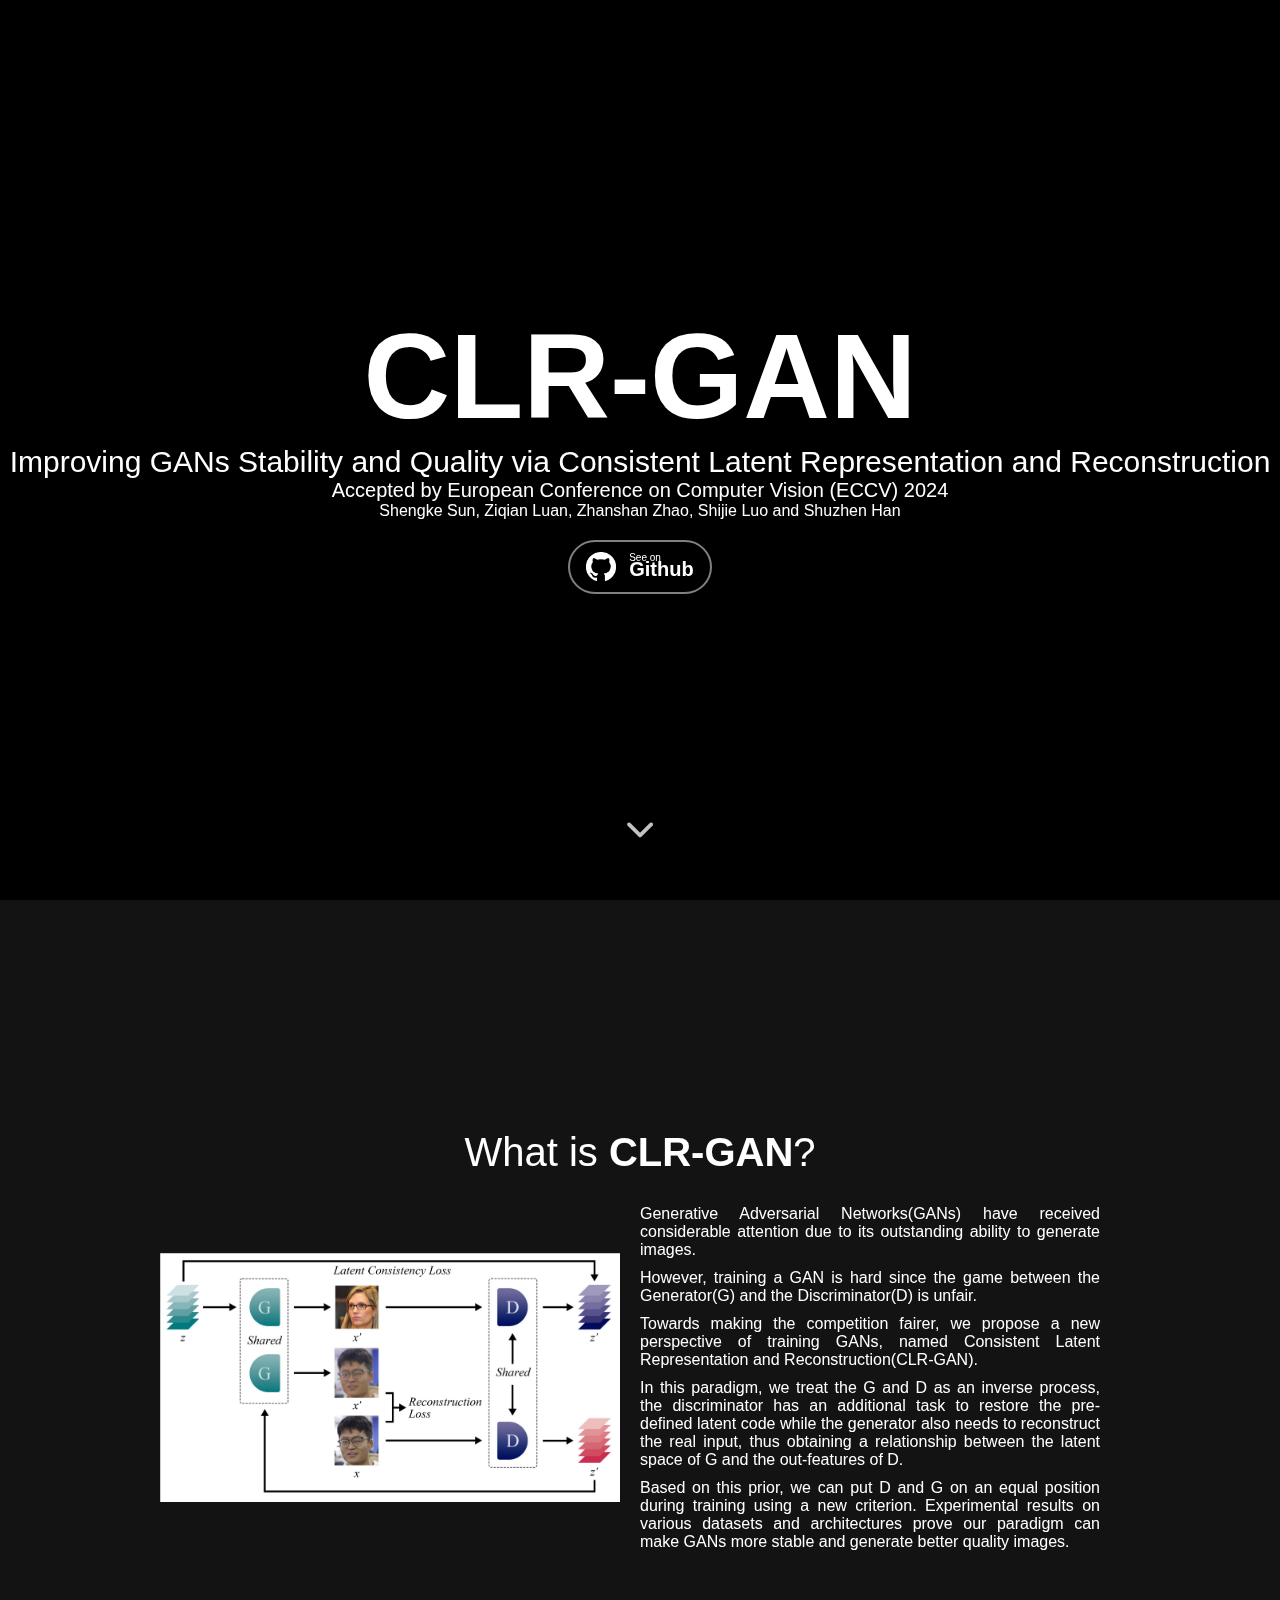
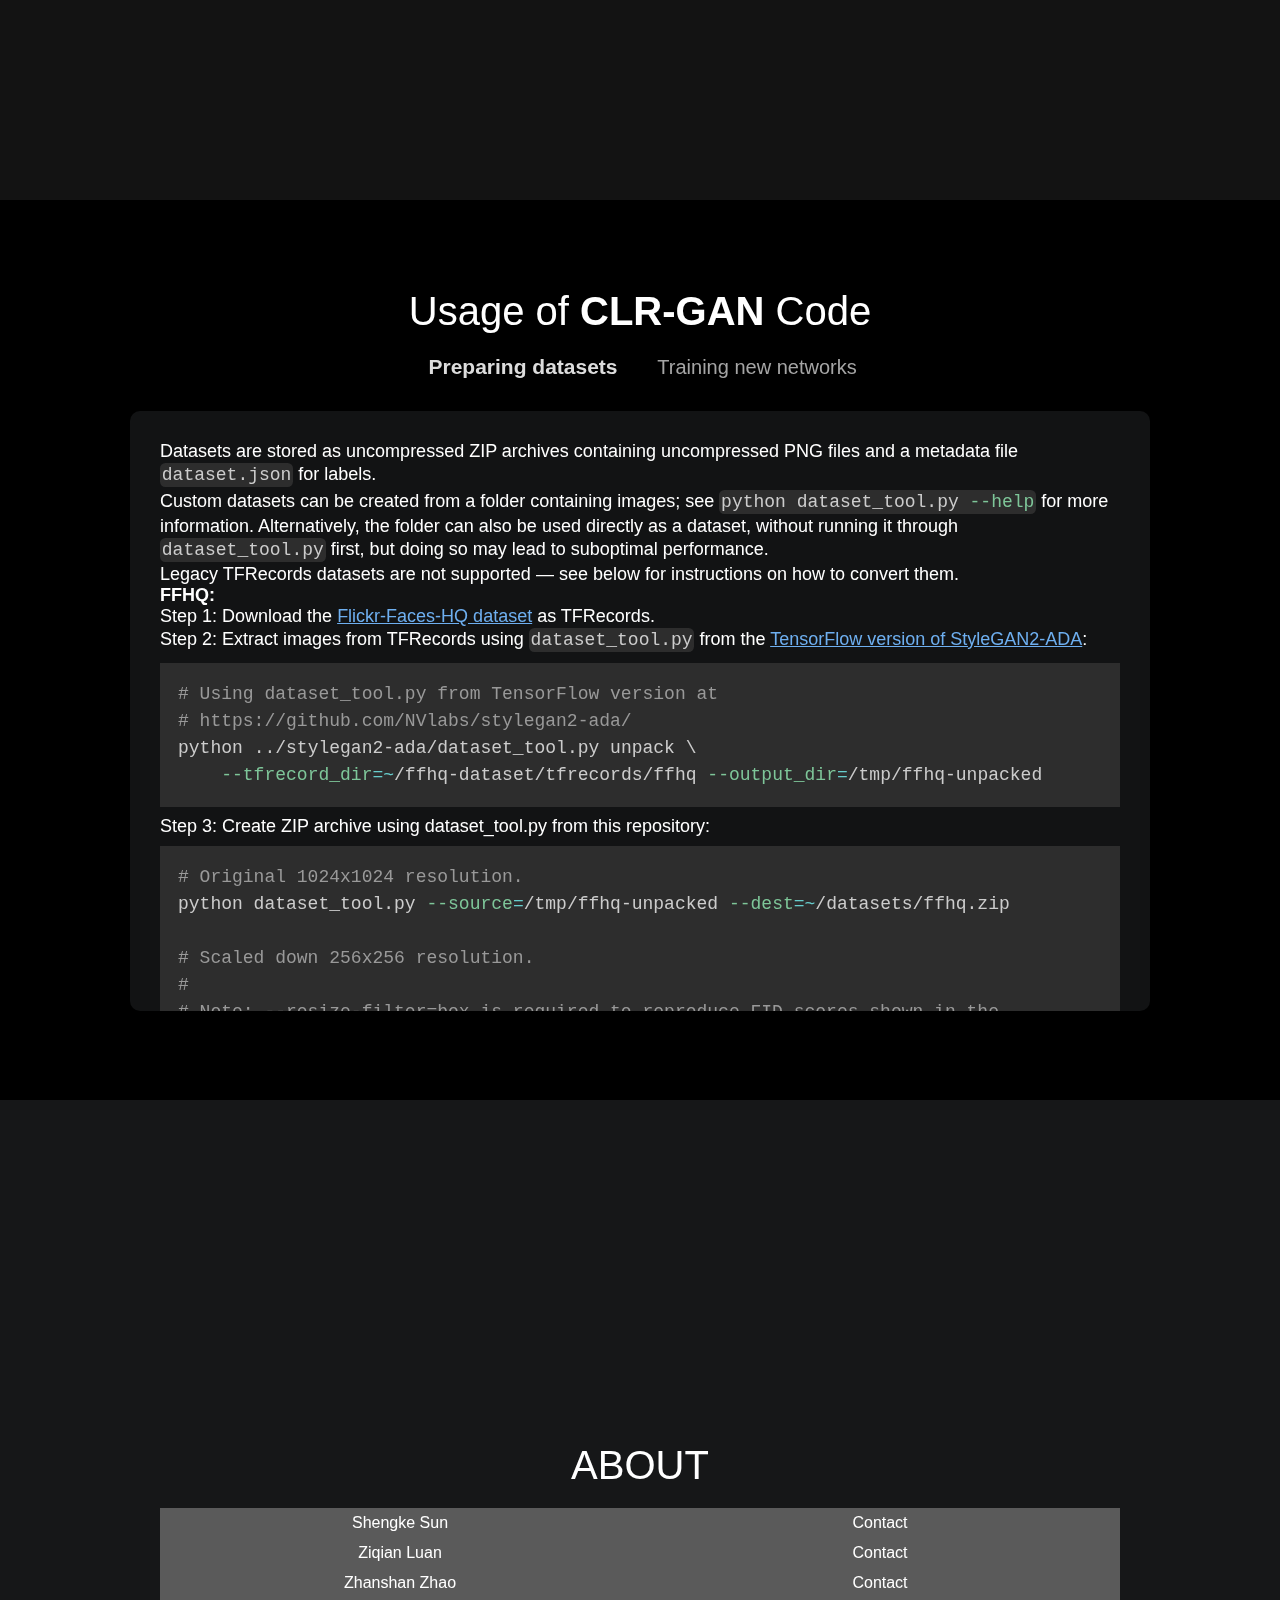
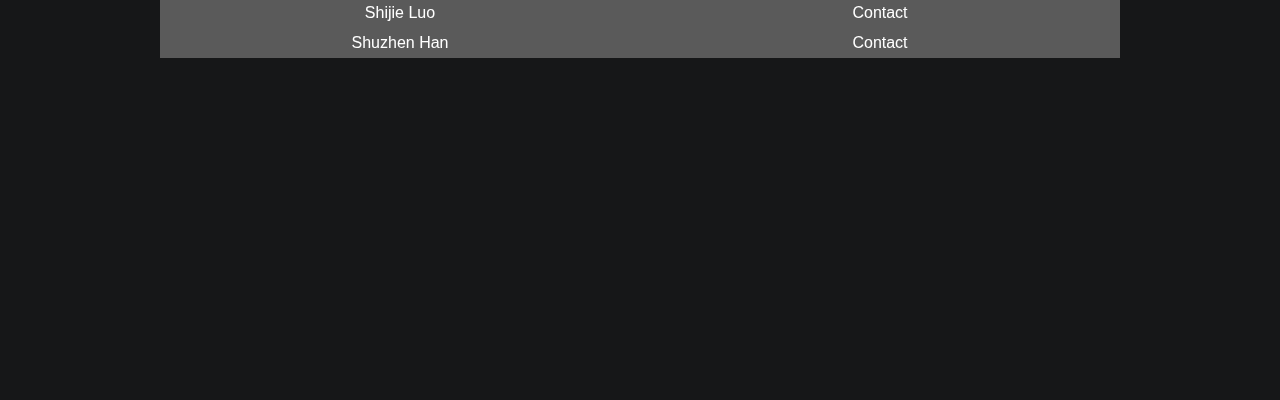
==== commit d5b439dc: "Web Update v3" ====
--- a/web/index.html
+++ b/web/index.html
@@ -29,6 +29,32 @@
             </div>
             <div class="c-p1-scroll">
                 <text class="iconfont c-p1-scroll-arrow">&#xe830;</text>
+            </div>
+        </div>
+        <div class="c-pg c-p4">
+            <div class="c-p2-title">What is <span class="strong">CLR-GAN</span>?</div>
+            <div class="c-p4-imgbox">
+                <div class="c-p4-imgdiv">
+                    <img class="c-p4-img" src="./img/sketchmap.png" alt="sketchmap">
+                </div>
+                <div class="c-p4-imgdsc">
+                    Generative Adversarial Networks(GANs) have received considerable attention due to its outstanding ability to generate images. <br>
+                    <div class="empty-10px"></div>
+                    However, training a GAN is hard since the game between the Generator(G) and the Discriminator(D) is unfair. <br>
+                    <div class="empty-10px"></div>
+                    Towards making the competition fairer, we propose a new perspective of training GANs, named
+                    Consistent Latent Representation and Reconstruction(CLR-GAN). <br>
+                    <div class="empty-10px"></div>
+                    In this paradigm, we treat the G and D as an inverse process, the
+                    discriminator has an additional task to restore the pre-defined latent code
+                    while the generator also needs to reconstruct the real input, 
+                    thus obtaining a relationship between the latent space of G and the out-features of D. <br>
+                    <div class="empty-10px"></div>
+                    Based on this prior, we can put D and G on an equal position during
+                    training using a new criterion. Experimental results on various datasets
+                    and architectures prove our paradigm can make GANs more stable and
+                    generate better quality images.
+                </div>
             </div>
         </div>
         <div class="c-pg c-p2">
--- a/web/css/style.css
+++ b/web/css/style.css
@@ -6,7 +6,7 @@
     background-image: url("../img/frequency-wave-7776034.jpg");
     background-size: cover;
     background-attachment: fixed;
-    overflow: hidden;
+    overflow-y: hidden;
     font-family: -apple-system, BlinkMacSystemFont, "Segoe UI", "Noto Sans", Roboto, Oxygen, Cantarell, "Fira Sans", "Liberation Sans", "Droid Sans", Ubuntu, "Helvetica Neue", Helvetica, Arial, sans-serif, "Apple Color Emoji", "Segoe UI Emoji", "Segoe UI Symbol";
 }
 
@@ -39,7 +39,8 @@
 }
 
 .c-p4 {
-    background-color: rgb(25, 25, 25);
+    background-color: rgba(25, 25, 25, 0.75);
+    backdrop-filter: saturate(180%) blur(20px);
 }
 
 .c-p1-title {
@@ -233,6 +234,48 @@
     margin-bottom: 10px;
 }
 
+.c-p4-imgbox {
+    display: flex;
+    align-items: center;
+    justify-content: center;
+    min-width: 400px;
+    max-width: 1200px;
+    width: 75%;
+}
+
+.empty-10px {
+    width: 100%;
+    height: 10px;
+}
+
+.c-p4-imgdsc {
+    width: 50%;
+    padding: 20px;
+    font-size: 16px;
+    text-align: justify;
+    transition-duration: 0.4s;
+}
+
+.c-p4-imgdsc:hover {
+    background-color: #191b1f;
+    border-radius: 20px;
+    transform: scale(1.3) translateX(-50px);
+    box-shadow: rgba(255, 255, 255, 0.12) 0px 2px 4px 0px, rgba(255, 255, 255, 0.32) 0px 2px 16px 0px;
+}
+
+.c-p4-imgdiv {
+    height: 100%;
+    width: 50%;
+    display: flex;
+    justify-content: center;
+    align-items: center;
+}
+
+.c-p4-img {
+    width: 100%;
+    object-fit: cover;
+}
+
 @keyframes arrowNoti {
     25% {
         transform: translateX(-50%) translateY(0px);
@@ -247,7 +290,8 @@
 
 .c-p1-scroll {
     animation: arrowNoti 1s infinite;
-    position: absolute;
+    position: fixed;
+    z-index: 999;
     left: 50%;
     bottom: 50px;
     width: 50px;
@@ -297,14 +341,58 @@
         font-size: 14px;
     }
 
+    .c-p4-imgdsc {
+        font-size: 14px;
+    }
+
+    .c-p4-imgdsc:hover {
+        background-color: transparent;
+        border-radius: 0px;
+        transform: scale(1.0) translateX(0px);
+        box-shadow: none;
+    }
+
+    .c-p4-imgdsc {
+        width: 100%;
+        height: 60%;
+        padding: 10px 40px 0 40px;
+        box-sizing: border-box;
+    }
+
+    .c-p4-imgdiv {
+        width: 100%;
+        height: 40%;
+    }
+
+    .c-p4-imgbox {
+        flex-direction: column;
+    }
+
     ::-webkit-scrollbar { width: auto; }
     
 }
 
 @media (pointer: coarse) {
     body {
-        overflow: auto;
+        overflow-y: hidden;
     }
     
-    ::-webkit-scrollbar { width: auto; }
+    ::-webkit-scrollbar { width: none; }
+
+    .c-pages {
+        scroll-snap-type: y mandatory;
+        height: 100vh;
+        padding: 0;
+        overflow-y: auto;
+        scrollbar-width: none;
+    }
+    
+    .c-pages > div {
+        scroll-snap-align: center;
+    }
+
+    .c-p1-scroll {
+        position: fixed;
+        z-index: 0;
+    }
 }